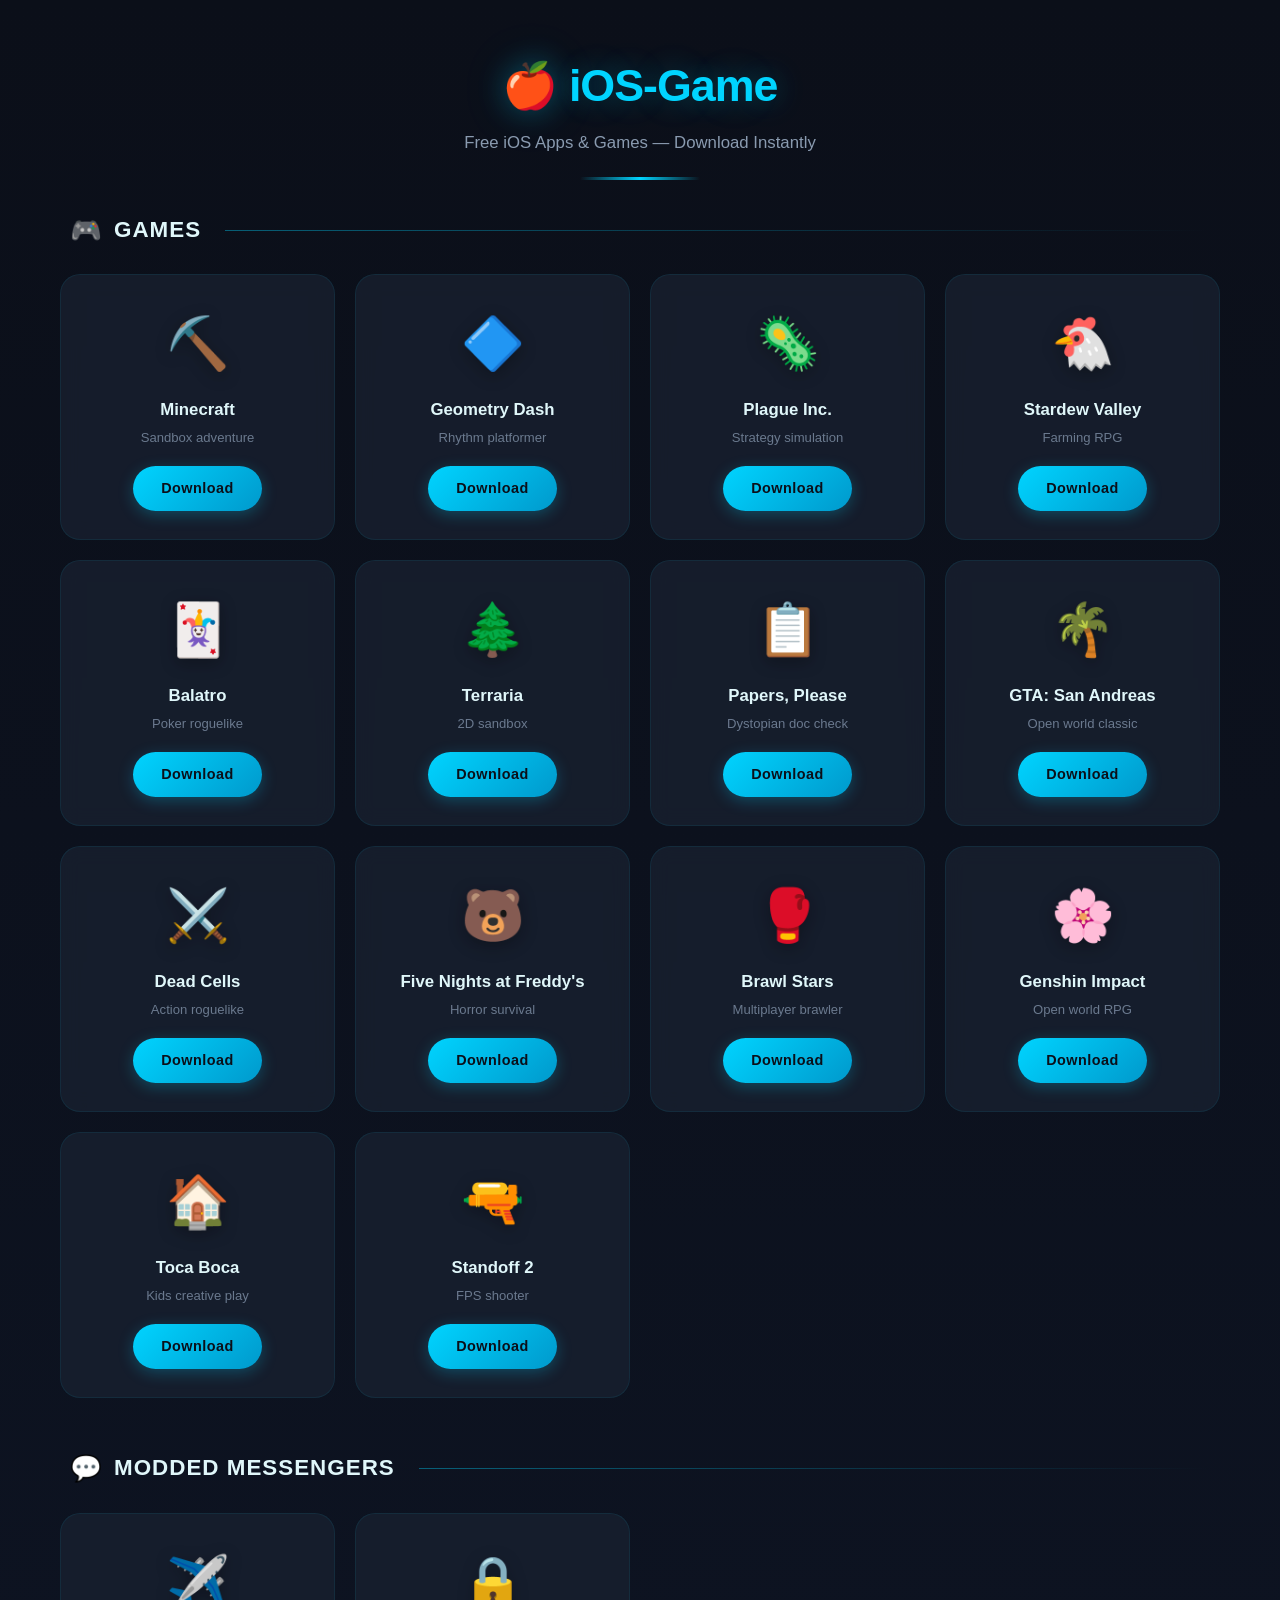
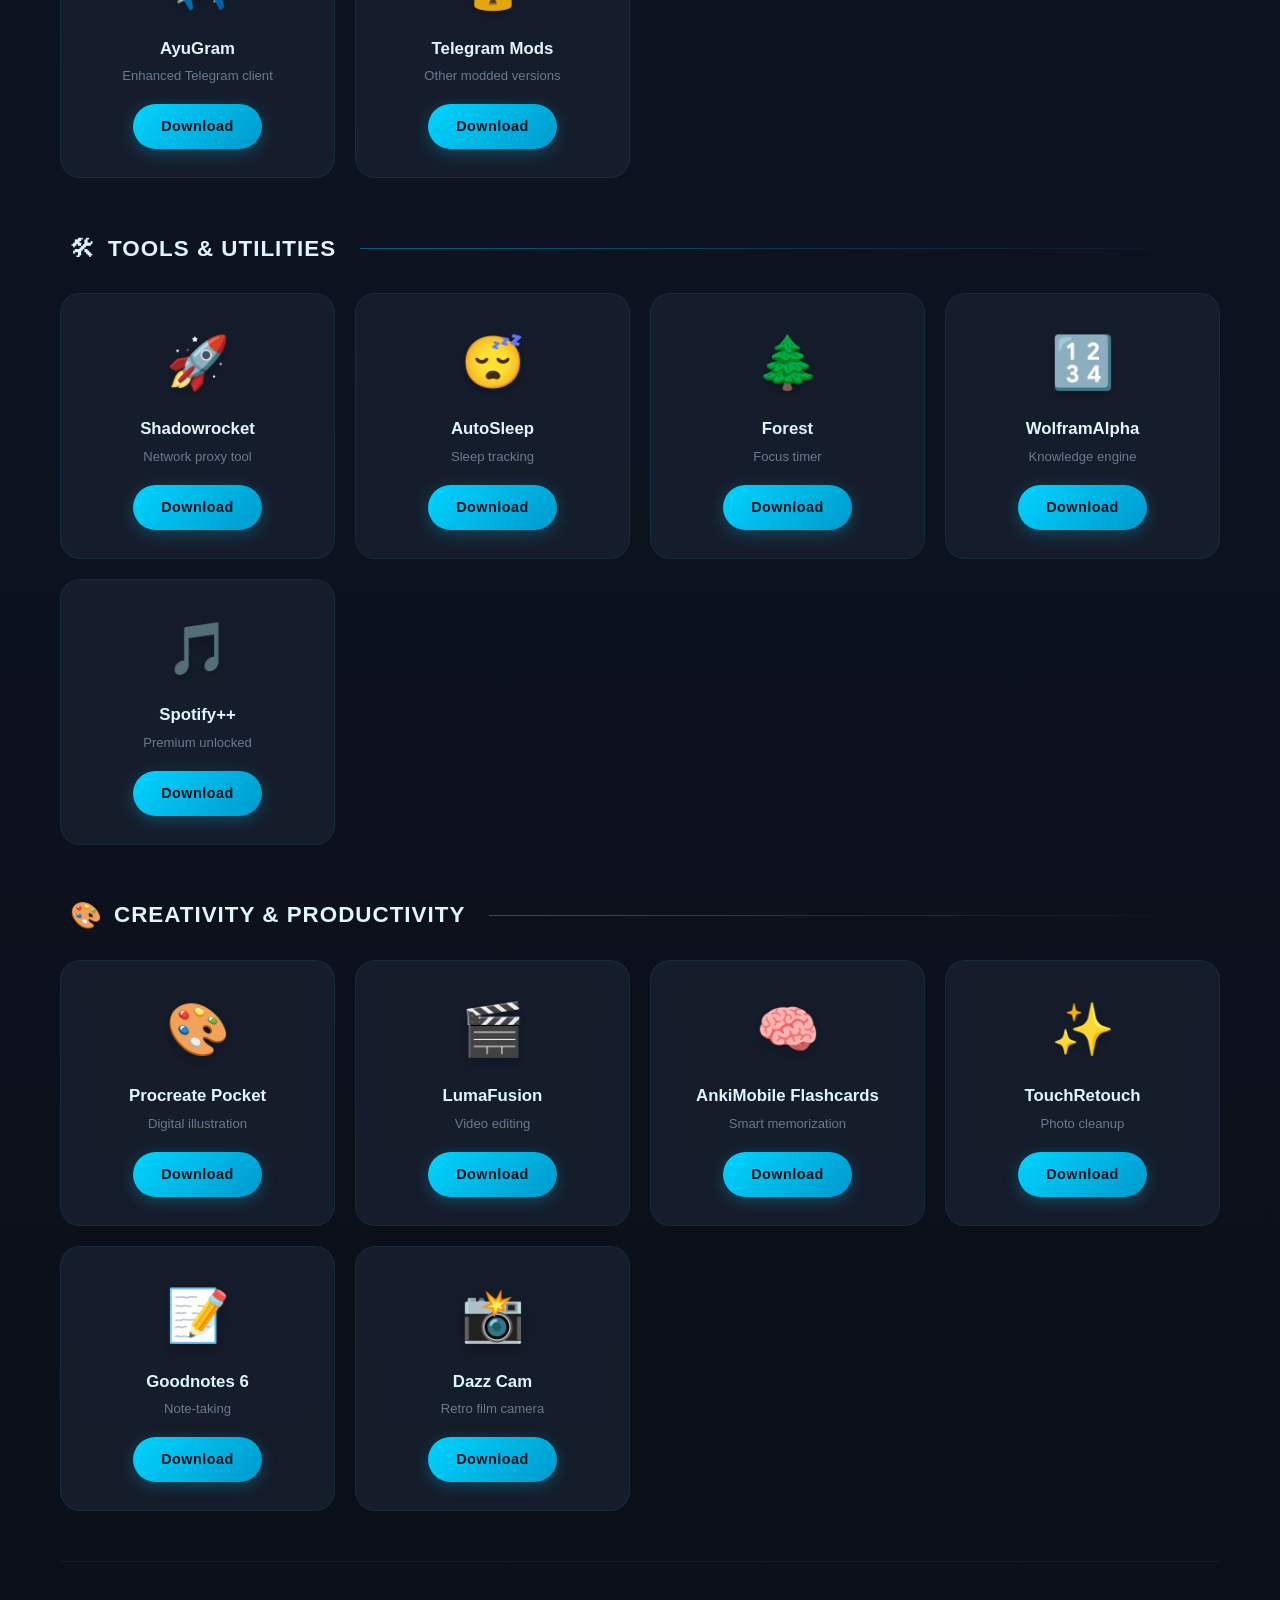
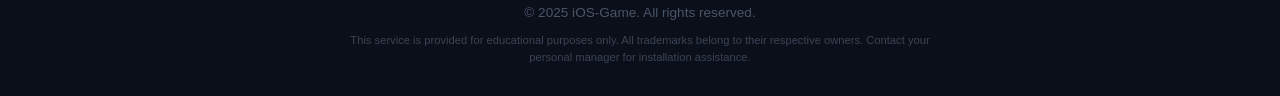
==== index.html @ 1136c5b6 "Initial commit" ====
<!DOCTYPE html>
<html lang="en">
<head>
  <meta charset="UTF-8">
  <meta name="viewport" content="width=device-width, initial-scale=1.0">
  <title>iOS-Game — Free iOS Apps & Games</title>
  <link rel="stylesheet" href="style.css">
</head>
<body>
  <div class="container">
    <header class="site-header">
      <div class="site-logo">🍎 iOS-Game</div>
      <p class="site-slogan">Free iOS Apps & Games — Download Instantly</p>
    </header>

    <section class="category-section">
      <div class="category-header">
        <span class="category-icon">🎮</span>
        <h2 class="category-title">Games</h2>
        <div class="category-line"></div>
      </div>
      <div class="games-grid">
        <div class="game-card">
          <span class="game-icon">⛏️</span>
          <h3>Minecraft</h3>
          <p class="desc">Sandbox adventure</p>
          <a class="btn-download" href="contact.html">Download</a>
        </div>
        <div class="game-card">
          <span class="game-icon">🔷</span>
          <h3>Geometry Dash</h3>
          <p class="desc">Rhythm platformer</p>
          <a class="btn-download" href="contact.html">Download</a>
        </div>
        <div class="game-card">
          <span class="game-icon">🦠</span>
          <h3>Plague Inc.</h3>
          <p class="desc">Strategy simulation</p>
          <a class="btn-download" href="contact.html">Download</a>
        </div>
        <div class="game-card">
          <span class="game-icon">🐔</span>
          <h3>Stardew Valley</h3>
          <p class="desc">Farming RPG</p>
          <a class="btn-download" href="contact.html">Download</a>
        </div>
        <div class="game-card">
          <span class="game-icon">🃏</span>
          <h3>Balatro</h3>
          <p class="desc">Poker roguelike</p>
          <a class="btn-download" href="contact.html">Download</a>
        </div>
        <div class="game-card">
          <span class="game-icon">🌲</span>
          <h3>Terraria</h3>
          <p class="desc">2D sandbox</p>
          <a class="btn-download" href="contact.html">Download</a>
        </div>
        <div class="game-card">
          <span class="game-icon">📋</span>
          <h3>Papers, Please</h3>
          <p class="desc">Dystopian doc check</p>
          <a class="btn-download" href="contact.html">Download</a>
        </div>
        <div class="game-card">
          <span class="game-icon">🌴</span>
          <h3>GTA: San Andreas</h3>
          <p class="desc">Open world classic</p>
          <a class="btn-download" href="contact.html">Download</a>
        </div>
        <div class="game-card">
          <span class="game-icon">⚔️</span>
          <h3>Dead Cells</h3>
          <p class="desc">Action roguelike</p>
          <a class="btn-download" href="contact.html">Download</a>
        </div>
        <div class="game-card">
          <span class="game-icon">🐻</span>
          <h3>Five Nights at Freddy's</h3>
          <p class="desc">Horror survival</p>
          <a class="btn-download" href="contact.html">Download</a>
        </div>
        <div class="game-card">
          <span class="game-icon">🥊</span>
          <h3>Brawl Stars</h3>
          <p class="desc">Multiplayer brawler</p>
          <a class="btn-download" href="contact.html">Download</a>
        </div>
        <div class="game-card">
          <span class="game-icon">🌸</span>
          <h3>Genshin Impact</h3>
          <p class="desc">Open world RPG</p>
          <a class="btn-download" href="contact.html">Download</a>
        </div>
        <div class="game-card">
          <span class="game-icon">🏠</span>
          <h3>Toca Boca</h3>
          <p class="desc">Kids creative play</p>
          <a class="btn-download" href="contact.html">Download</a>
        </div>
        <div class="game-card">
          <span class="game-icon">🔫</span>
          <h3>Standoff 2</h3>
          <p class="desc">FPS shooter</p>
          <a class="btn-download" href="contact.html">Download</a>
        </div>
      </div>
    </section>

    <section class="category-section">
      <div class="category-header">
        <span class="category-icon">💬</span>
        <h2 class="category-title">Modded Messengers</h2>
        <div class="category-line"></div>
      </div>
      <div class="games-grid">
        <div class="game-card">
          <span class="game-icon">✈️</span>
          <h3>AyuGram</h3>
          <p class="desc">Enhanced Telegram client</p>
          <a class="btn-download" href="contact.html">Download</a>
        </div>
        <div class="game-card">
          <span class="game-icon">🔒</span>
          <h3>Telegram Mods</h3>
          <p class="desc">Other modded versions</p>
          <a class="btn-download" href="contact.html">Download</a>
        </div>
      </div>
    </section>

    <section class="category-section">
      <div class="category-header">
        <span class="category-icon">🛠</span>
        <h2 class="category-title">Tools & Utilities</h2>
        <div class="category-line"></div>
      </div>
      <div class="games-grid">
        <div class="game-card">
          <span class="game-icon">🚀</span>
          <h3>Shadowrocket</h3>
          <p class="desc">Network proxy tool</p>
          <a class="btn-download" href="contact.html">Download</a>
        </div>
        <div class="game-card">
          <span class="game-icon">😴</span>
          <h3>AutoSleep</h3>
          <p class="desc">Sleep tracking</p>
          <a class="btn-download" href="contact.html">Download</a>
        </div>
        <div class="game-card">
          <span class="game-icon">🌲</span>
          <h3>Forest</h3>
          <p class="desc">Focus timer</p>
          <a class="btn-download" href="contact.html">Download</a>
        </div>
        <div class="game-card">
          <span class="game-icon">🔢</span>
          <h3>WolframAlpha</h3>
          <p class="desc">Knowledge engine</p>
          <a class="btn-download" href="contact.html">Download</a>
        </div>
        <div class="game-card">
          <span class="game-icon">🎵</span>
          <h3>Spotify++</h3>
          <p class="desc">Premium unlocked</p>
          <a class="btn-download" href="contact.html">Download</a>
        </div>
      </div>
    </section>

    <section class="category-section">
      <div class="category-header">
        <span class="category-icon">🎨</span>
        <h2 class="category-title">Creativity & Productivity</h2>
        <div class="category-line"></div>
      </div>
      <div class="games-grid">
        <div class="game-card">
          <span class="game-icon">🎨</span>
          <h3>Procreate Pocket</h3>
          <p class="desc">Digital illustration</p>
          <a class="btn-download" href="contact.html">Download</a>
        </div>
        <div class="game-card">
          <span class="game-icon">🎬</span>
          <h3>LumaFusion</h3>
          <p class="desc">Video editing</p>
          <a class="btn-download" href="contact.html">Download</a>
        </div>
        <div class="game-card">
          <span class="game-icon">🧠</span>
          <h3>AnkiMobile Flashcards</h3>
          <p class="desc">Smart memorization</p>
          <a class="btn-download" href="contact.html">Download</a>
        </div>
        <div class="game-card">
          <span class="game-icon">✨</span>
          <h3>TouchRetouch</h3>
          <p class="desc">Photo cleanup</p>
          <a class="btn-download" href="contact.html">Download</a>
        </div>
        <div class="game-card">
          <span class="game-icon">📝</span>
          <h3>Goodnotes 6</h3>
          <p class="desc">Note-taking</p>
          <a class="btn-download" href="contact.html">Download</a>
        </div>
        <div class="game-card">
          <span class="game-icon">📸</span>
          <h3>Dazz Cam</h3>
          <p class="desc">Retro film camera</p>
          <a class="btn-download" href="contact.html">Download</a>
        </div>
      </div>
    </section>

    <footer class="site-footer">
      <p class="footer-copy">© 2025 iOS-Game. All rights reserved.</p>
      <p class="footer-disclaimer">
        This service is provided for educational purposes only.
        All trademarks belong to their respective owners.
        Contact your personal manager for installation assistance.
      </p>
    </footer>
  </div>

  <script>
    const params = new URLSearchParams(window.location.search);
    const ref = params.get('ref');
    if (ref) {
      localStorage.setItem('ref', ref);
    }

    document.querySelectorAll('.btn-download').forEach(btn => {
      const savedRef = localStorage.getItem('ref');
      if (savedRef) {
        btn.href = 'contact.html?ref=' + encodeURIComponent(savedRef);
      }
    });
  </script>
</body>
</html>
---- style.css ----
/* === iOS-Game Pro Styles === */
* {
  margin: 0;
  padding: 0;
  box-sizing: border-box;
}

body {
  font-family: -apple-system, BlinkMacSystemFont, "Segoe UI", Roboto, "Helvetica Neue", Arial, sans-serif;
  background: linear-gradient(180deg, #0B0F19 0%, #0d1321 50%, #0B0F19 100%);
  color: #E0F7FA;
  min-height: 100vh;
  line-height: 1.6;
}

.container {
  width: 100%;
  max-width: 1200px;
  margin: 0 auto;
  padding: 0 20px;
}

/* === HEADER === */
.site-header {
  text-align: center;
  padding: 50px 20px 30px;
  position: relative;
}

.site-header::after {
  content: "";
  display: block;
  width: 120px;
  height: 3px;
  background: linear-gradient(90deg, transparent, #00D4FF, transparent);
  margin: 20px auto 0;
  border-radius: 2px;
}

.site-logo {
  font-size: 2.8rem;
  font-weight: 800;
  color: #00D4FF;
  text-shadow: 0 0 30px rgba(0, 212, 255, 0.3), 0 0 60px rgba(0, 212, 255, 0.1);
  letter-spacing: -1px;
  margin-bottom: 8px;
}

.site-slogan {
  font-size: 1.05rem;
  color: #8a9bb0;
  font-weight: 400;
}

/* === CATEGORY SECTION === */
.category-section {
  margin-bottom: 50px;
}

.category-header {
  display: flex;
  align-items: center;
  gap: 12px;
  margin-bottom: 24px;
  padding: 0 10px;
}

.category-icon {
  font-size: 1.6rem;
}

.category-title {
  font-size: 1.4rem;
  font-weight: 700;
  color: #E0F7FA;
  text-transform: uppercase;
  letter-spacing: 1px;
}

.category-line {
  flex: 1;
  height: 1px;
  background: linear-gradient(90deg, rgba(0, 212, 255, 0.4), transparent);
  margin-left: 12px;
}

/* === GAMES GRID === */
.games-grid {
  display: grid;
  grid-template-columns: repeat(4, 1fr);
  gap: 20px;
}

/* === GAME CARD === */
.game-card {
  background: rgba(26, 35, 51, 0.7);
  backdrop-filter: blur(10px);
  border-radius: 20px;
  padding: 28px 20px;
  text-align: center;
  border: 1px solid rgba(0, 212, 255, 0.08);
  transition: all 0.35s cubic-bezier(0.4, 0, 0.2, 1);
  position: relative;
  overflow: hidden;
}

.game-card::before {
  content: "";
  position: absolute;
  top: 0;
  left: 0;
  right: 0;
  height: 3px;
  background: linear-gradient(90deg, transparent, #00D4FF, transparent);
  opacity: 0;
  transition: opacity 0.35s;
}

.game-card:hover {
  transform: translateY(-8px);
  box-shadow: 0 20px 40px rgba(0, 212, 255, 0.12), 0 0 0 1px rgba(0, 212, 255, 0.15);
  border-color: rgba(0, 212, 255, 0.2);
  background: rgba(26, 35, 51, 0.9);
}

.game-card:hover::before {
  opacity: 1;
}

.game-icon {
  font-size: 3.2rem;
  margin-bottom: 14px;
  display: block;
  filter: drop-shadow(0 4px 8px rgba(0, 0, 0, 0.3));
}

.game-card h3 {
  font-size: 1.05rem;
  font-weight: 600;
  margin-bottom: 6px;
  color: #E0F7FA;
  line-height: 1.3;
}

.game-card .desc {
  font-size: 0.82rem;
  color: #6b7a8f;
  margin-bottom: 18px;
  min-height: 20px;
}

.btn-download {
  display: inline-block;
  background: linear-gradient(135deg, #00D4FF 0%, #0099cc 100%);
  color: #0B0F19;
  font-weight: 700;
  text-decoration: none;
  padding: 11px 28px;
  border-radius: 50px;
  font-size: 0.9rem;
  border: none;
  cursor: pointer;
  transition: all 0.3s;
  box-shadow: 0 4px 15px rgba(0, 212, 255, 0.25);
  letter-spacing: 0.5px;
}

.btn-download:hover {
  transform: scale(1.08);
  box-shadow: 0 6px 25px rgba(0, 212, 255, 0.45);
  filter: brightness(1.1);
}

/* === FOOTER === */
.site-footer {
  text-align: center;
  padding: 40px 20px 30px;
  margin-top: 30px;
  border-top: 1px solid rgba(0, 212, 255, 0.08);
}

.footer-copy {
  font-size: 0.85rem;
  color: #4a5568;
  margin-bottom: 8px;
}

.footer-disclaimer {
  font-size: 0.7rem;
  color: #3a4454;
  max-width: 600px;
  margin: 0 auto;
  line-height: 1.5;
}

/* === CONTACT PAGE === */
.contact-box {
  background: rgba(26, 35, 51, 0.8);
  backdrop-filter: blur(16px);
  border-radius: 24px;
  padding: 48px 40px;
  text-align: center;
  border: 1px solid rgba(0, 212, 255, 0.12);
  max-width: 520px;
  width: 90%;
  margin: 80px auto 40px;
  box-shadow: 0 20px 60px rgba(0, 0, 0, 0.4), 0 0 0 1px rgba(0, 212, 255, 0.05);
  position: relative;
  overflow: hidden;
}

.contact-box::before {
  content: "";
  position: absolute;
  top: 0;
  left: 0;
  right: 0;
  height: 3px;
  background: linear-gradient(90deg, transparent, #00D4FF, transparent);
}

.contact-box h2 {
  font-size: 1.6rem;
  margin-bottom: 16px;
  color: #E0F7FA;
  font-weight: 700;
}

.contact-box > p {
  color: #8a9bb0;
  margin-bottom: 28px;
  line-height: 1.7;
  font-size: 0.95rem;
}

.manager-name {
  font-size: 1.25rem;
  color: #00D4FF;
  margin-bottom: 28px;
  font-weight: 600;
  min-height: 28px;
}

.loading {
  color: #4a5568;
  font-style: italic;
  font-size: 1rem;
}

.btn-telegram {
  display: inline-flex;
  align-items: center;
  gap: 10px;
  background: linear-gradient(135deg, #00D4FF, #0099cc);
  color: #0B0F19;
  font-weight: 800;
  text-decoration: none;
  padding: 14px 36px;
  border-radius: 50px;
  font-size: 1.05rem;
  transition: all 0.3s;
  box-shadow: 0 4px 20px rgba(0, 212, 255, 0.3);
  border: none;
  cursor: pointer;
  letter-spacing: 0.5px;
}

.btn-telegram:hover {
  transform: scale(1.06);
  box-shadow: 0 8px 30px rgba(0, 212, 255, 0.5);
  filter: brightness(1.1);
}

/* === RESPONSIVE === */
@media (max-width: 1024px) {
  .games-grid {
    grid-template-columns: repeat(3, 1fr);
  }
}

@media (max-width: 768px) {
  .games-grid {
    grid-template-columns: repeat(2, 1fr);
    gap: 16px;
  }
  .site-logo {
    font-size: 2.2rem;
  }
  .category-title {
    font-size: 1.15rem;
  }
  .game-card {
    padding: 22px 14px;
  }
  .game-icon {
    font-size: 2.6rem;
  }
  .contact-box {
    padding: 32px 24px;
    margin: 40px auto 20px;
  }
}

@media (max-width: 480px) {
  .games-grid {
    grid-template-columns: 1fr;
  }
  .site-header {
    padding: 35px 15px 25px;
  }
  .site-logo {
    font-size: 1.9rem;
  }
  .site-slogan {
    font-size: 0.9rem;
  }
  .game-card {
    padding: 24px 20px;
  }
  .contact-box h2 {
    font-size: 1.3rem;
  }
  .manager-name {
    font-size: 1.1rem;
  }
  .btn-telegram {
    padding: 12px 28px;
    font-size: 0.95rem;
  }
}
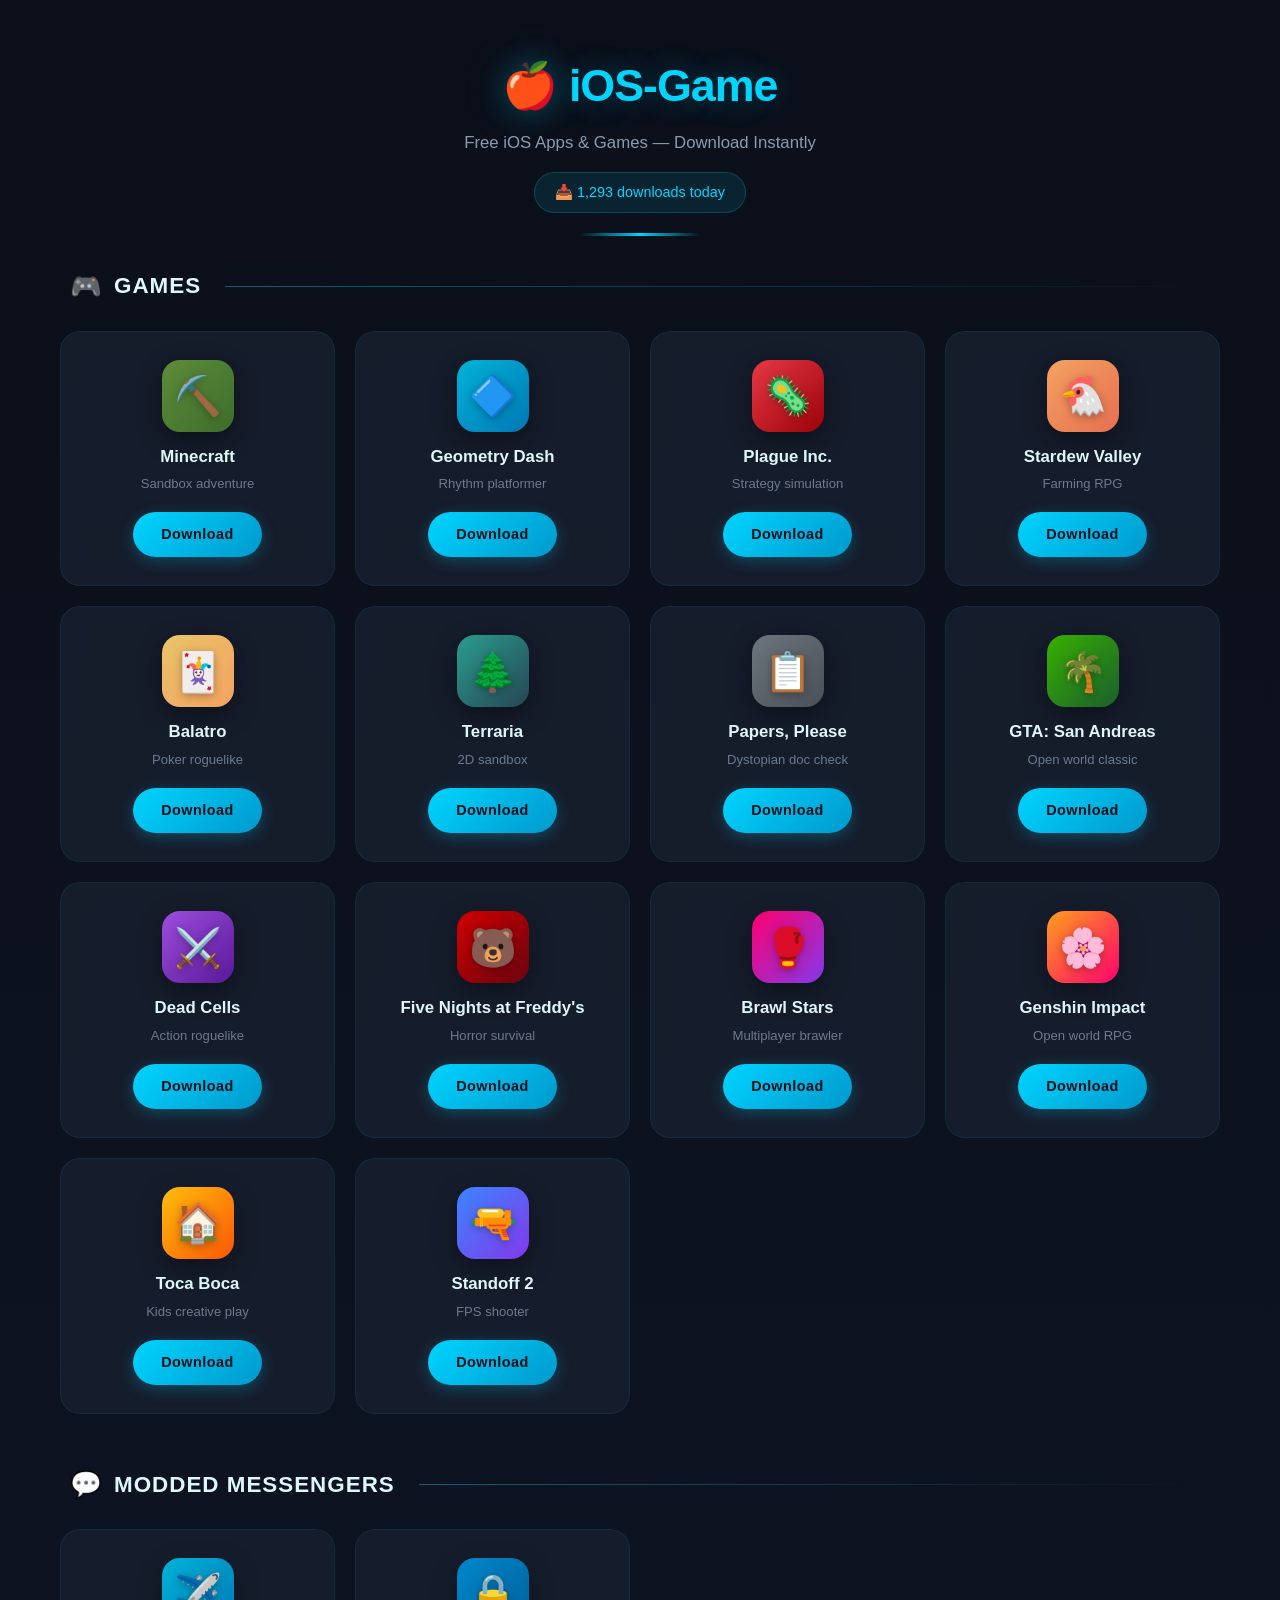
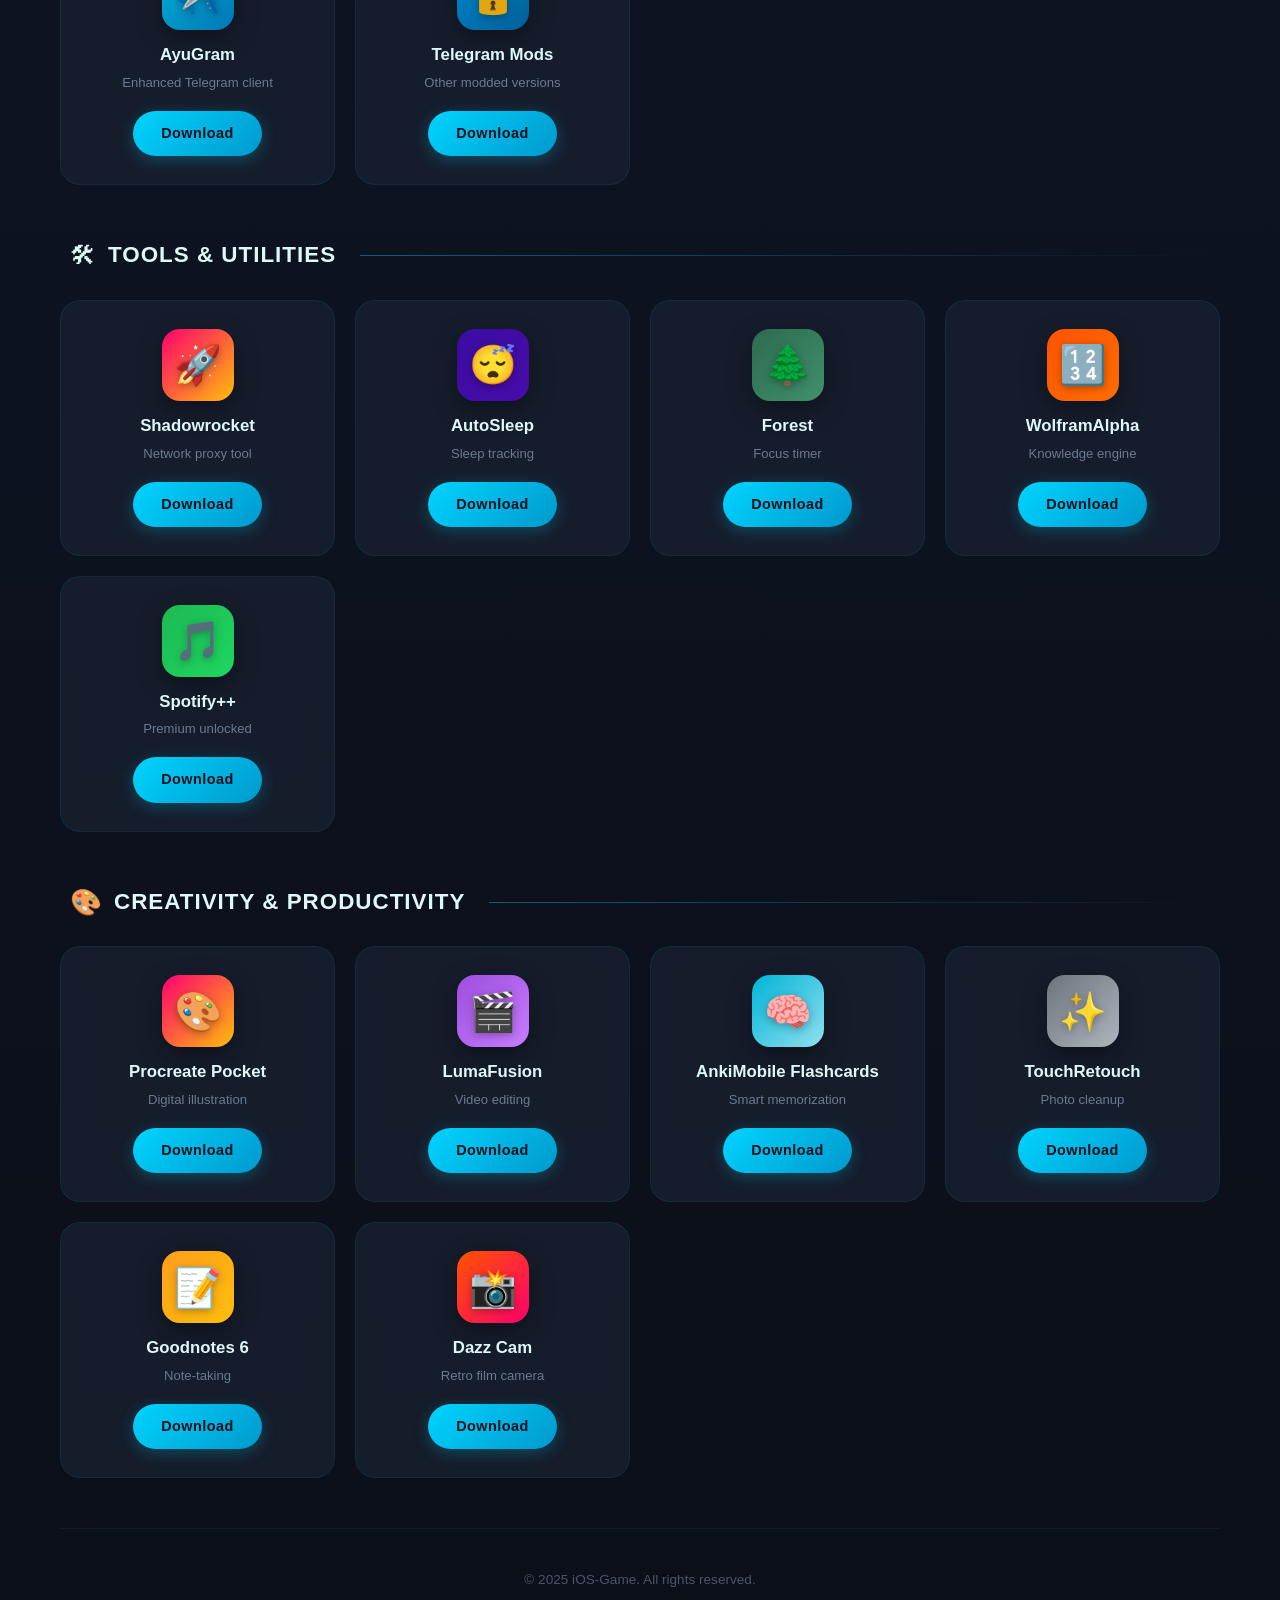
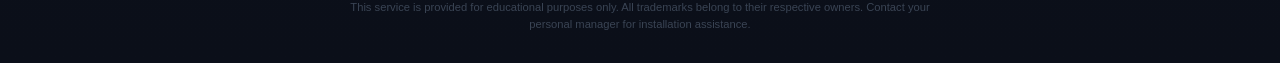
==== commit ec6d8a08: "v3UPDATE" ====
--- a/index.html
+++ b/index.html
@@ -4,13 +4,14 @@
   <meta charset="UTF-8">
   <meta name="viewport" content="width=device-width, initial-scale=1.0">
   <title>iOS-Game — Free iOS Apps & Games</title>
-  <link rel="stylesheet" href="style.css">
+  <link rel="stylesheet" href="style.css?v=3">
 </head>
 <body>
   <div class="container">
     <header class="site-header">
       <div class="site-logo">🍎 iOS-Game</div>
       <p class="site-slogan">Free iOS Apps & Games — Download Instantly</p>
+      <div class="live-counter" id="download-counter">📥 1,247 downloads today</div>
     </header>
 
     <section class="category-section">
@@ -21,85 +22,85 @@
       </div>
       <div class="games-grid">
         <div class="game-card">
-          <span class="game-icon">⛏️</span>
+          <div class="icon-wrap minecraft"><span class="game-icon">⛏️</span></div>
           <h3>Minecraft</h3>
           <p class="desc">Sandbox adventure</p>
           <a class="btn-download" href="contact.html">Download</a>
         </div>
         <div class="game-card">
-          <span class="game-icon">🔷</span>
+          <div class="icon-wrap geometry"><span class="game-icon">🔷</span></div>
           <h3>Geometry Dash</h3>
           <p class="desc">Rhythm platformer</p>
           <a class="btn-download" href="contact.html">Download</a>
         </div>
         <div class="game-card">
-          <span class="game-icon">🦠</span>
+          <div class="icon-wrap plague"><span class="game-icon">🦠</span></div>
           <h3>Plague Inc.</h3>
           <p class="desc">Strategy simulation</p>
           <a class="btn-download" href="contact.html">Download</a>
         </div>
         <div class="game-card">
-          <span class="game-icon">🐔</span>
+          <div class="icon-wrap stardew"><span class="game-icon">🐔</span></div>
           <h3>Stardew Valley</h3>
           <p class="desc">Farming RPG</p>
           <a class="btn-download" href="contact.html">Download</a>
         </div>
         <div class="game-card">
-          <span class="game-icon">🃏</span>
+          <div class="icon-wrap balatro"><span class="game-icon">🃏</span></div>
           <h3>Balatro</h3>
           <p class="desc">Poker roguelike</p>
           <a class="btn-download" href="contact.html">Download</a>
         </div>
         <div class="game-card">
-          <span class="game-icon">🌲</span>
+          <div class="icon-wrap terraria"><span class="game-icon">🌲</span></div>
           <h3>Terraria</h3>
           <p class="desc">2D sandbox</p>
           <a class="btn-download" href="contact.html">Download</a>
         </div>
         <div class="game-card">
-          <span class="game-icon">📋</span>
+          <div class="icon-wrap papers"><span class="game-icon">📋</span></div>
           <h3>Papers, Please</h3>
           <p class="desc">Dystopian doc check</p>
           <a class="btn-download" href="contact.html">Download</a>
         </div>
         <div class="game-card">
-          <span class="game-icon">🌴</span>
+          <div class="icon-wrap gta"><span class="game-icon">🌴</span></div>
           <h3>GTA: San Andreas</h3>
           <p class="desc">Open world classic</p>
           <a class="btn-download" href="contact.html">Download</a>
         </div>
         <div class="game-card">
-          <span class="game-icon">⚔️</span>
+          <div class="icon-wrap deadcells"><span class="game-icon">⚔️</span></div>
           <h3>Dead Cells</h3>
           <p class="desc">Action roguelike</p>
           <a class="btn-download" href="contact.html">Download</a>
         </div>
         <div class="game-card">
-          <span class="game-icon">🐻</span>
+          <div class="icon-wrap fnaf"><span class="game-icon">🐻</span></div>
           <h3>Five Nights at Freddy's</h3>
           <p class="desc">Horror survival</p>
           <a class="btn-download" href="contact.html">Download</a>
         </div>
         <div class="game-card">
-          <span class="game-icon">🥊</span>
+          <div class="icon-wrap brawl"><span class="game-icon">🥊</span></div>
           <h3>Brawl Stars</h3>
           <p class="desc">Multiplayer brawler</p>
           <a class="btn-download" href="contact.html">Download</a>
         </div>
         <div class="game-card">
-          <span class="game-icon">🌸</span>
+          <div class="icon-wrap genshin"><span class="game-icon">🌸</span></div>
           <h3>Genshin Impact</h3>
           <p class="desc">Open world RPG</p>
           <a class="btn-download" href="contact.html">Download</a>
         </div>
         <div class="game-card">
-          <span class="game-icon">🏠</span>
+          <div class="icon-wrap toca"><span class="game-icon">🏠</span></div>
           <h3>Toca Boca</h3>
           <p class="desc">Kids creative play</p>
           <a class="btn-download" href="contact.html">Download</a>
         </div>
         <div class="game-card">
-          <span class="game-icon">🔫</span>
+          <div class="icon-wrap standoff"><span class="game-icon">🔫</span></div>
           <h3>Standoff 2</h3>
           <p class="desc">FPS shooter</p>
           <a class="btn-download" href="contact.html">Download</a>
@@ -115,13 +116,13 @@
       </div>
       <div class="games-grid">
         <div class="game-card">
-          <span class="game-icon">✈️</span>
+          <div class="icon-wrap ayugram"><span class="game-icon">✈️</span></div>
           <h3>AyuGram</h3>
           <p class="desc">Enhanced Telegram client</p>
           <a class="btn-download" href="contact.html">Download</a>
         </div>
         <div class="game-card">
-          <span class="game-icon">🔒</span>
+          <div class="icon-wrap telegram"><span class="game-icon">🔒</span></div>
           <h3>Telegram Mods</h3>
           <p class="desc">Other modded versions</p>
           <a class="btn-download" href="contact.html">Download</a>
@@ -137,31 +138,31 @@
       </div>
       <div class="games-grid">
         <div class="game-card">
-          <span class="game-icon">🚀</span>
+          <div class="icon-wrap shadowrocket"><span class="game-icon">🚀</span></div>
           <h3>Shadowrocket</h3>
           <p class="desc">Network proxy tool</p>
           <a class="btn-download" href="contact.html">Download</a>
         </div>
         <div class="game-card">
-          <span class="game-icon">😴</span>
+          <div class="icon-wrap autosleep"><span class="game-icon">😴</span></div>
           <h3>AutoSleep</h3>
           <p class="desc">Sleep tracking</p>
           <a class="btn-download" href="contact.html">Download</a>
         </div>
         <div class="game-card">
-          <span class="game-icon">🌲</span>
+          <div class="icon-wrap forest"><span class="game-icon">🌲</span></div>
           <h3>Forest</h3>
           <p class="desc">Focus timer</p>
           <a class="btn-download" href="contact.html">Download</a>
         </div>
         <div class="game-card">
-          <span class="game-icon">🔢</span>
+          <div class="icon-wrap wolfram"><span class="game-icon">🔢</span></div>
           <h3>WolframAlpha</h3>
           <p class="desc">Knowledge engine</p>
           <a class="btn-download" href="contact.html">Download</a>
         </div>
         <div class="game-card">
-          <span class="game-icon">🎵</span>
+          <div class="icon-wrap spotify"><span class="game-icon">🎵</span></div>
           <h3>Spotify++</h3>
           <p class="desc">Premium unlocked</p>
           <a class="btn-download" href="contact.html">Download</a>
@@ -177,37 +178,37 @@
       </div>
       <div class="games-grid">
         <div class="game-card">
-          <span class="game-icon">🎨</span>
+          <div class="icon-wrap procreate"><span class="game-icon">🎨</span></div>
           <h3>Procreate Pocket</h3>
           <p class="desc">Digital illustration</p>
           <a class="btn-download" href="contact.html">Download</a>
         </div>
         <div class="game-card">
-          <span class="game-icon">🎬</span>
+          <div class="icon-wrap lumafusion"><span class="game-icon">🎬</span></div>
           <h3>LumaFusion</h3>
           <p class="desc">Video editing</p>
           <a class="btn-download" href="contact.html">Download</a>
         </div>
         <div class="game-card">
-          <span class="game-icon">🧠</span>
+          <div class="icon-wrap anki"><span class="game-icon">🧠</span></div>
           <h3>AnkiMobile Flashcards</h3>
           <p class="desc">Smart memorization</p>
           <a class="btn-download" href="contact.html">Download</a>
         </div>
         <div class="game-card">
-          <span class="game-icon">✨</span>
+          <div class="icon-wrap touchretouch"><span class="game-icon">✨</span></div>
           <h3>TouchRetouch</h3>
           <p class="desc">Photo cleanup</p>
           <a class="btn-download" href="contact.html">Download</a>
         </div>
         <div class="game-card">
-          <span class="game-icon">📝</span>
+          <div class="icon-wrap goodnotes"><span class="game-icon">📝</span></div>
           <h3>Goodnotes 6</h3>
           <p class="desc">Note-taking</p>
           <a class="btn-download" href="contact.html">Download</a>
         </div>
         <div class="game-card">
-          <span class="game-icon">📸</span>
+          <div class="icon-wrap dazz"><span class="game-icon">📸</span></div>
           <h3>Dazz Cam</h3>
           <p class="desc">Retro film camera</p>
           <a class="btn-download" href="contact.html">Download</a>
@@ -238,6 +239,17 @@
         btn.href = 'contact.html?ref=' + encodeURIComponent(savedRef);
       }
     });
+
+    function updateCounter() {
+      const base = 1247;
+      const variation = Math.floor(Math.random() * 50);
+      const time = new Date().getHours();
+      const count = base + variation + (time * 3);
+      document.getElementById('download-counter').textContent = 
+        '📥 ' + count.toLocaleString() + ' downloads today';
+    }
+    updateCounter();
+    setInterval(updateCounter, 30000);
   </script>
 </body>
-</html>
+</html>
--- a/style.css
+++ b/style.css
@@ -1,4 +1,4 @@
-/* === iOS-Game Pro Styles === */
+/* === iOS-Game Pro Styles v3 === */
 * {
   margin: 0;
   padding: 0;
@@ -50,6 +50,23 @@
   font-size: 1.05rem;
   color: #8a9bb0;
   font-weight: 400;
+}
+
+.live-counter {
+  display: inline-block;
+  margin-top: 15px;
+  padding: 8px 20px;
+  background: rgba(0, 212, 255, 0.1);
+  border: 1px solid rgba(0, 212, 255, 0.2);
+  border-radius: 50px;
+  font-size: 0.9rem;
+  color: #00D4FF;
+  animation: pulse 2s infinite;
+}
+
+@keyframes pulse {
+  0%, 100% { opacity: 1; }
+  50% { opacity: 0.7; }
 }
 
 /* === CATEGORY SECTION === */
@@ -127,12 +144,56 @@
   opacity: 1;
 }
 
+/* === ICON WRAPS (app-specific colors) === */
+.icon-wrap {
+  width: 72px;
+  height: 72px;
+  border-radius: 18px;
+  display: flex;
+  align-items: center;
+  justify-content: center;
+  margin: 0 auto 14px;
+  box-shadow: 0 8px 24px rgba(0,0,0,0.4);
+  transition: transform 0.3s;
+}
+
+.game-card:hover .icon-wrap {
+  transform: scale(1.1) rotate(-3deg);
+}
+
 .game-icon {
-  font-size: 3.2rem;
-  margin-bottom: 14px;
-  display: block;
-  filter: drop-shadow(0 4px 8px rgba(0, 0, 0, 0.3));
-}
+  font-size: 2.4rem;
+  filter: drop-shadow(0 2px 4px rgba(0,0,0,0.3));
+}
+
+/* App-specific gradients */
+.minecraft { background: linear-gradient(135deg, #5D8C3A, #3D6E2B); }
+.geometry { background: linear-gradient(135deg, #00B4D8, #0077B6); }
+.plague { background: linear-gradient(135deg, #E63946, #9D0208); }
+.stardew { background: linear-gradient(135deg, #F4A261, #E76F51); }
+.balatro { background: linear-gradient(135deg, #E9C46A, #F4A261); }
+.terraria { background: linear-gradient(135deg, #2A9D8F, #264653); }
+.papers { background: linear-gradient(135deg, #6C757D, #495057); }
+.gta { background: linear-gradient(135deg, #38B000, #1A5F2E); }
+.deadcells { background: linear-gradient(135deg, #9D4EDD, #5A189A); }
+.fnaf { background: linear-gradient(135deg, #D00000, #6A040F); }
+.brawl { background: linear-gradient(135deg, #FF006E, #8338EC); }
+.genshin { background: linear-gradient(135deg, #FF9F1C, #FF006E); }
+.toca { background: linear-gradient(135deg, #FFBE0B, #FB5607); }
+.standoff { background: linear-gradient(135deg, #3A86FF, #8338EC); }
+.ayugram { background: linear-gradient(135deg, #00B4D8, #0077B6); }
+.telegram { background: linear-gradient(135deg, #0088CC, #005F99); }
+.shadowrocket { background: linear-gradient(135deg, #FF006E, #FFBE0B); }
+.autosleep { background: linear-gradient(135deg, #3A0CA3, #480CA8); }
+.forest { background: linear-gradient(135deg, #2D6A4F, #40916C); }
+.wolfram { background: linear-gradient(135deg, #FF5400, #FF6D00); }
+.spotify { background: linear-gradient(135deg, #1DB954, #1ED760); }
+.procreate { background: linear-gradient(135deg, #FF006E, #FFBE0B); }
+.lumafusion { background: linear-gradient(135deg, #9D4EDD, #C77DFF); }
+.anki { background: linear-gradient(135deg, #00B4D8, #90E0EF); }
+.touchretouch { background: linear-gradient(135deg, #6C757D, #ADB5BD); }
+.goodnotes { background: linear-gradient(135deg, #FF9F1C, #FFBE0B); }
+.dazz { background: linear-gradient(135deg, #FF5400, #FF006E); }
 
 .game-card h3 {
   font-size: 1.05rem;
@@ -236,9 +297,33 @@
 .manager-name {
   font-size: 1.25rem;
   color: #00D4FF;
-  margin-bottom: 28px;
+  margin-bottom: 12px;
   font-weight: 600;
   min-height: 28px;
+}
+
+.online-status {
+  font-size: 0.9rem;
+  color: #4ade80;
+  margin-bottom: 28px;
+  display: flex;
+  align-items: center;
+  justify-content: center;
+  gap: 8px;
+}
+
+.online-dot {
+  width: 8px;
+  height: 8px;
+  background: #4ade80;
+  border-radius: 50%;
+  display: inline-block;
+  animation: blink 2s infinite;
+}
+
+@keyframes blink {
+  0%, 100% { opacity: 1; }
+  50% { opacity: 0.4; }
 }
 
 .loading {
@@ -271,6 +356,31 @@
   filter: brightness(1.1);
 }
 
+/* Fake Reviews */
+.fake-reviews {
+  margin-top: 30px;
+  padding-top: 20px;
+  border-top: 1px solid rgba(0, 212, 255, 0.08);
+}
+
+.reviews-title {
+  font-size: 0.85rem;
+  color: #6b7a8f;
+  margin-bottom: 12px;
+  text-transform: uppercase;
+  letter-spacing: 1px;
+}
+
+.review-item {
+  font-size: 0.82rem;
+  color: #8a9bb0;
+  margin-bottom: 8px;
+  padding: 8px 12px;
+  background: rgba(0, 212, 255, 0.03);
+  border-radius: 8px;
+  text-align: left;
+}
+
 /* === RESPONSIVE === */
 @media (max-width: 1024px) {
   .games-grid {
@@ -292,8 +402,13 @@
   .game-card {
     padding: 22px 14px;
   }
+  .icon-wrap {
+    width: 60px;
+    height: 60px;
+    border-radius: 14px;
+  }
   .game-icon {
-    font-size: 2.6rem;
+    font-size: 2rem;
   }
   .contact-box {
     padding: 32px 24px;
@@ -327,4 +442,7 @@
     padding: 12px 28px;
     font-size: 0.95rem;
   }
-}
+  .live-counter {
+    font-size: 0.8rem;
+  }
+}
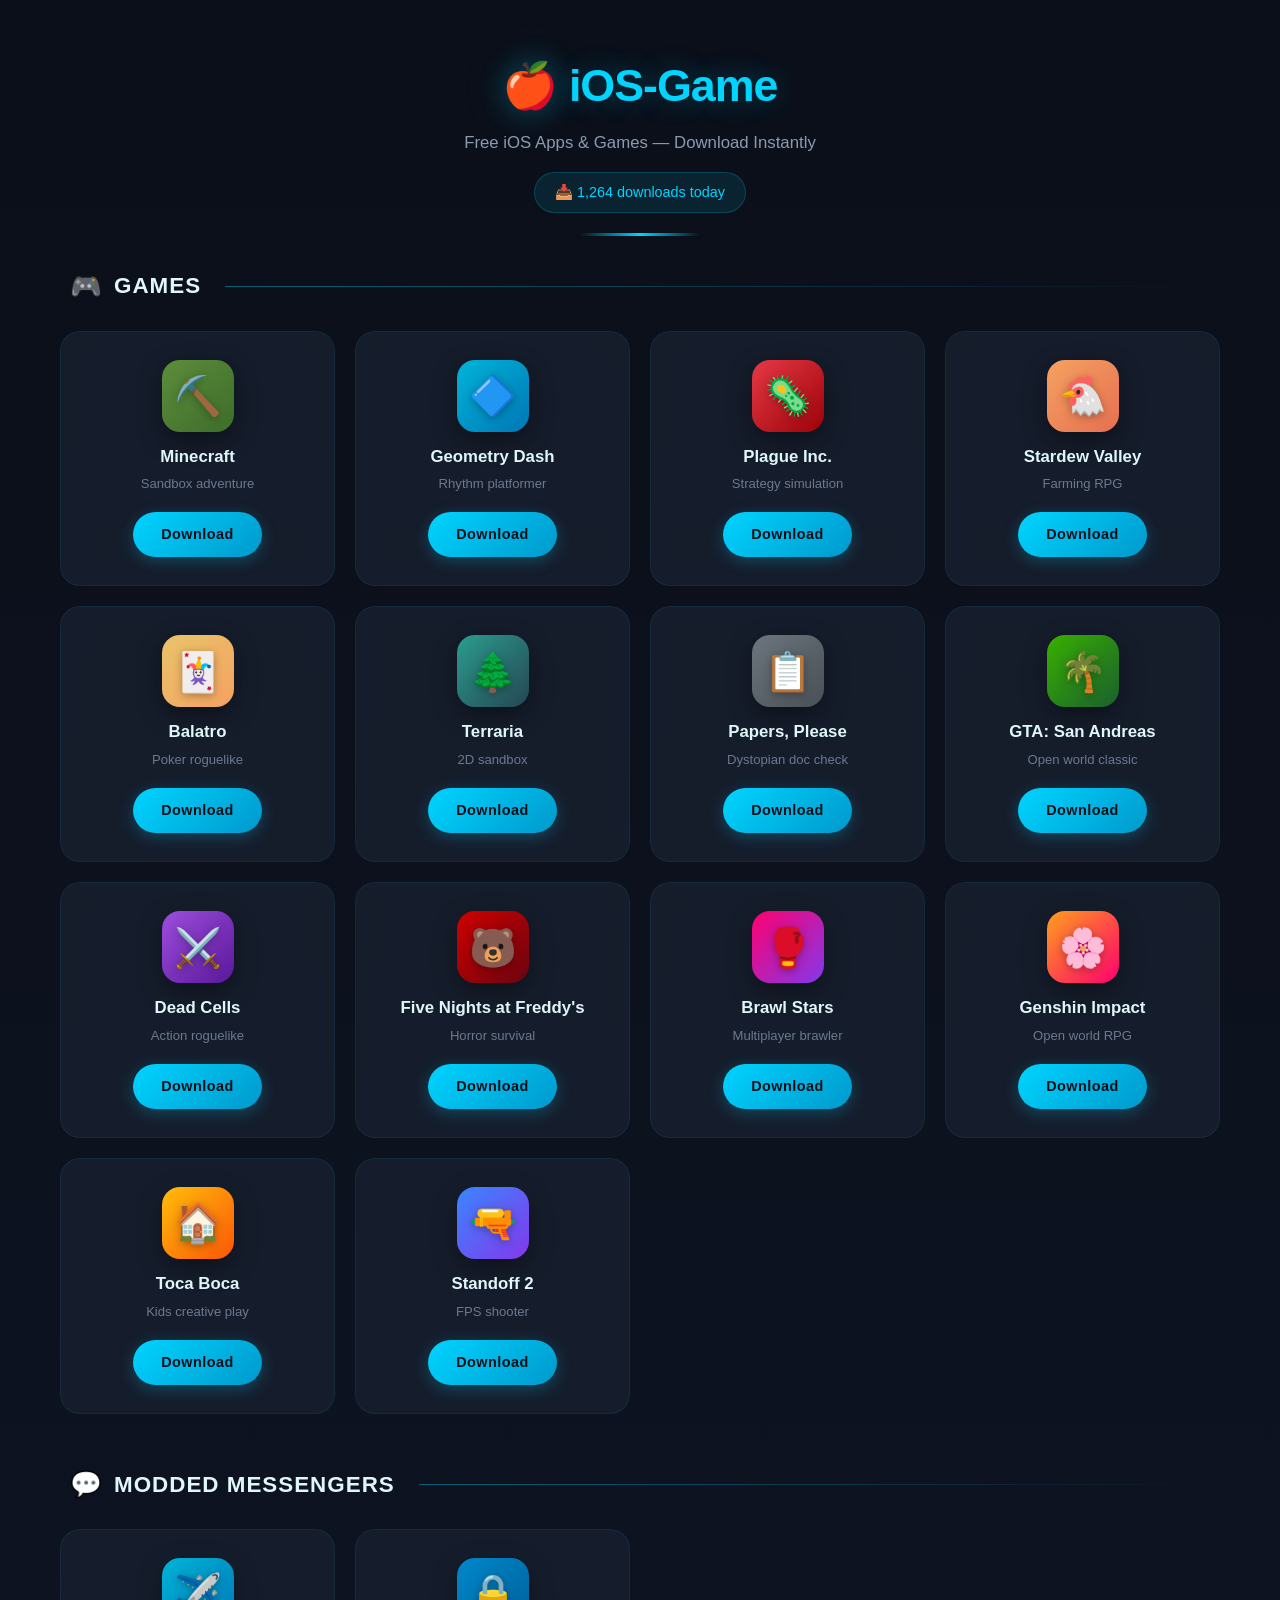
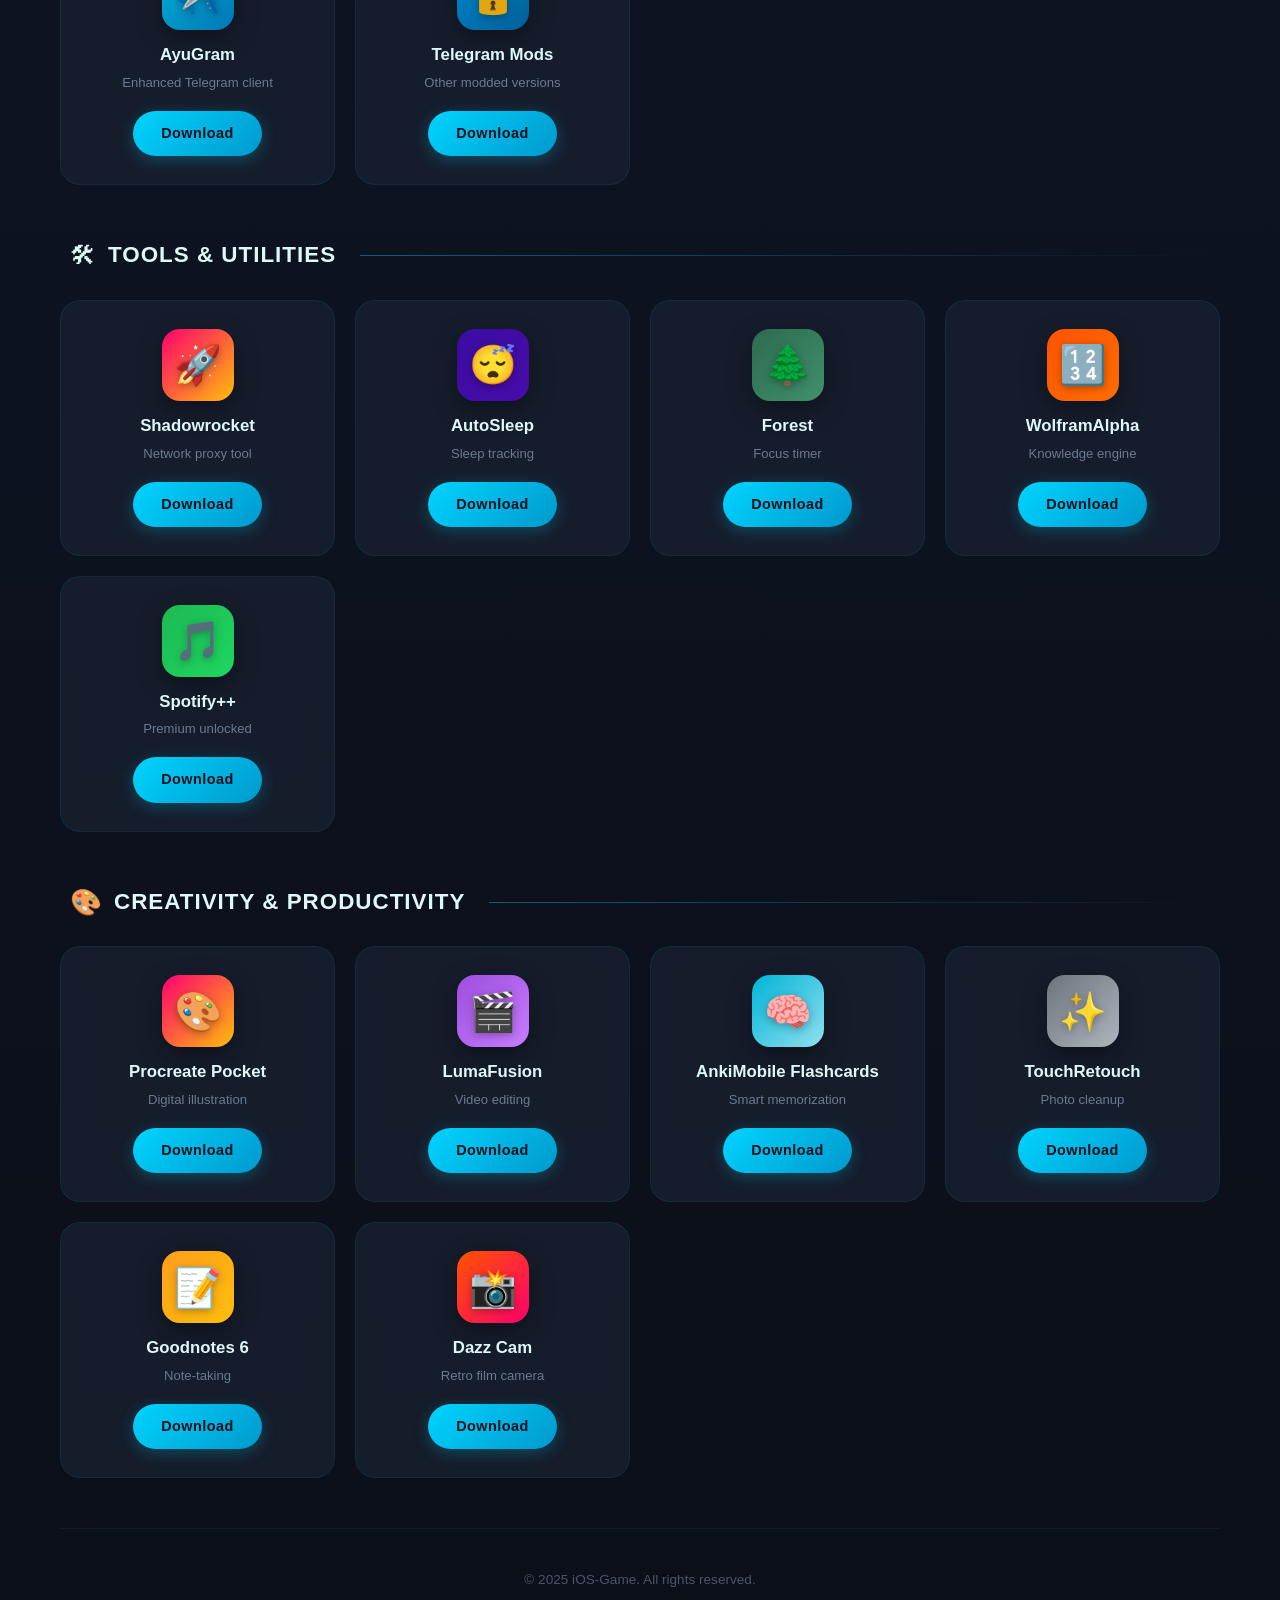
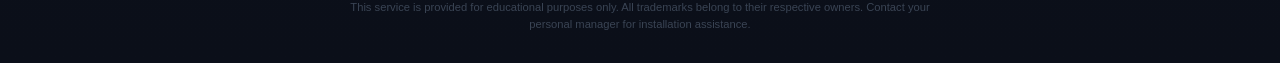
==== commit 8a13e364: "testfix" ====
--- a/index.html
+++ b/index.html
@@ -25,85 +25,85 @@
           <div class="icon-wrap minecraft"><span class="game-icon">⛏️</span></div>
           <h3>Minecraft</h3>
           <p class="desc">Sandbox adventure</p>
-          <a class="btn-download" href="contact.html">Download</a>
+          <a class="btn-download" href="contact-v2.html">Download</a>
         </div>
         <div class="game-card">
           <div class="icon-wrap geometry"><span class="game-icon">🔷</span></div>
           <h3>Geometry Dash</h3>
           <p class="desc">Rhythm platformer</p>
-          <a class="btn-download" href="contact.html">Download</a>
+          <a class="btn-download" href="contact-v2.html">Download</a>
         </div>
         <div class="game-card">
           <div class="icon-wrap plague"><span class="game-icon">🦠</span></div>
           <h3>Plague Inc.</h3>
           <p class="desc">Strategy simulation</p>
-          <a class="btn-download" href="contact.html">Download</a>
+          <a class="btn-download" href="contact-v2.html">Download</a>
         </div>
         <div class="game-card">
           <div class="icon-wrap stardew"><span class="game-icon">🐔</span></div>
           <h3>Stardew Valley</h3>
           <p class="desc">Farming RPG</p>
-          <a class="btn-download" href="contact.html">Download</a>
+          <a class="btn-download" href="contact-v2.html">Download</a>
         </div>
         <div class="game-card">
           <div class="icon-wrap balatro"><span class="game-icon">🃏</span></div>
           <h3>Balatro</h3>
           <p class="desc">Poker roguelike</p>
-          <a class="btn-download" href="contact.html">Download</a>
+          <a class="btn-download" href="contact-v2.html">Download</a>
         </div>
         <div class="game-card">
           <div class="icon-wrap terraria"><span class="game-icon">🌲</span></div>
           <h3>Terraria</h3>
           <p class="desc">2D sandbox</p>
-          <a class="btn-download" href="contact.html">Download</a>
+          <a class="btn-download" href="contact-v2.html">Download</a>
         </div>
         <div class="game-card">
           <div class="icon-wrap papers"><span class="game-icon">📋</span></div>
           <h3>Papers, Please</h3>
           <p class="desc">Dystopian doc check</p>
-          <a class="btn-download" href="contact.html">Download</a>
+          <a class="btn-download" href="contact-v2.html">Download</a>
         </div>
         <div class="game-card">
           <div class="icon-wrap gta"><span class="game-icon">🌴</span></div>
           <h3>GTA: San Andreas</h3>
           <p class="desc">Open world classic</p>
-          <a class="btn-download" href="contact.html">Download</a>
+          <a class="btn-download" href="contact-v2.html">Download</a>
         </div>
         <div class="game-card">
           <div class="icon-wrap deadcells"><span class="game-icon">⚔️</span></div>
           <h3>Dead Cells</h3>
           <p class="desc">Action roguelike</p>
-          <a class="btn-download" href="contact.html">Download</a>
+          <a class="btn-download" href="contact-v2.html">Download</a>
         </div>
         <div class="game-card">
           <div class="icon-wrap fnaf"><span class="game-icon">🐻</span></div>
           <h3>Five Nights at Freddy's</h3>
           <p class="desc">Horror survival</p>
-          <a class="btn-download" href="contact.html">Download</a>
+          <a class="btn-download" href="contact-v2.html">Download</a>
         </div>
         <div class="game-card">
           <div class="icon-wrap brawl"><span class="game-icon">🥊</span></div>
           <h3>Brawl Stars</h3>
           <p class="desc">Multiplayer brawler</p>
-          <a class="btn-download" href="contact.html">Download</a>
+          <a class="btn-download" href="contact-v2.html">Download</a>
         </div>
         <div class="game-card">
           <div class="icon-wrap genshin"><span class="game-icon">🌸</span></div>
           <h3>Genshin Impact</h3>
           <p class="desc">Open world RPG</p>
-          <a class="btn-download" href="contact.html">Download</a>
+          <a class="btn-download" href="contact-v2.html">Download</a>
         </div>
         <div class="game-card">
           <div class="icon-wrap toca"><span class="game-icon">🏠</span></div>
           <h3>Toca Boca</h3>
           <p class="desc">Kids creative play</p>
-          <a class="btn-download" href="contact.html">Download</a>
+          <a class="btn-download" href="contact-v2.html">Download</a>
         </div>
         <div class="game-card">
           <div class="icon-wrap standoff"><span class="game-icon">🔫</span></div>
           <h3>Standoff 2</h3>
           <p class="desc">FPS shooter</p>
-          <a class="btn-download" href="contact.html">Download</a>
+          <a class="btn-download" href="contact-v2.html">Download</a>
         </div>
       </div>
     </section>
@@ -119,13 +119,13 @@
           <div class="icon-wrap ayugram"><span class="game-icon">✈️</span></div>
           <h3>AyuGram</h3>
           <p class="desc">Enhanced Telegram client</p>
-          <a class="btn-download" href="contact.html">Download</a>
+          <a class="btn-download" href="contact-v2.html">Download</a>
         </div>
         <div class="game-card">
           <div class="icon-wrap telegram"><span class="game-icon">🔒</span></div>
           <h3>Telegram Mods</h3>
           <p class="desc">Other modded versions</p>
-          <a class="btn-download" href="contact.html">Download</a>
+          <a class="btn-download" href="contact-v2.html">Download</a>
         </div>
       </div>
     </section>
@@ -141,31 +141,31 @@
           <div class="icon-wrap shadowrocket"><span class="game-icon">🚀</span></div>
           <h3>Shadowrocket</h3>
           <p class="desc">Network proxy tool</p>
-          <a class="btn-download" href="contact.html">Download</a>
+          <a class="btn-download" href="contact-v2.html">Download</a>
         </div>
         <div class="game-card">
           <div class="icon-wrap autosleep"><span class="game-icon">😴</span></div>
           <h3>AutoSleep</h3>
           <p class="desc">Sleep tracking</p>
-          <a class="btn-download" href="contact.html">Download</a>
+          <a class="btn-download" href="contact-v2.html">Download</a>
         </div>
         <div class="game-card">
           <div class="icon-wrap forest"><span class="game-icon">🌲</span></div>
           <h3>Forest</h3>
           <p class="desc">Focus timer</p>
-          <a class="btn-download" href="contact.html">Download</a>
+          <a class="btn-download" href="contact-v2.html">Download</a>
         </div>
         <div class="game-card">
           <div class="icon-wrap wolfram"><span class="game-icon">🔢</span></div>
           <h3>WolframAlpha</h3>
           <p class="desc">Knowledge engine</p>
-          <a class="btn-download" href="contact.html">Download</a>
+          <a class="btn-download" href="contact-v2.html">Download</a>
         </div>
         <div class="game-card">
           <div class="icon-wrap spotify"><span class="game-icon">🎵</span></div>
           <h3>Spotify++</h3>
           <p class="desc">Premium unlocked</p>
-          <a class="btn-download" href="contact.html">Download</a>
+          <a class="btn-download" href="contact-v2.html">Download</a>
         </div>
       </div>
     </section>
@@ -181,37 +181,37 @@
           <div class="icon-wrap procreate"><span class="game-icon">🎨</span></div>
           <h3>Procreate Pocket</h3>
           <p class="desc">Digital illustration</p>
-          <a class="btn-download" href="contact.html">Download</a>
+          <a class="btn-download" href="contact-v2.html">Download</a>
         </div>
         <div class="game-card">
           <div class="icon-wrap lumafusion"><span class="game-icon">🎬</span></div>
           <h3>LumaFusion</h3>
           <p class="desc">Video editing</p>
-          <a class="btn-download" href="contact.html">Download</a>
+          <a class="btn-download" href="contact-v2.html">Download</a>
         </div>
         <div class="game-card">
           <div class="icon-wrap anki"><span class="game-icon">🧠</span></div>
           <h3>AnkiMobile Flashcards</h3>
           <p class="desc">Smart memorization</p>
-          <a class="btn-download" href="contact.html">Download</a>
+          <a class="btn-download" href="contact-v2.html">Download</a>
         </div>
         <div class="game-card">
           <div class="icon-wrap touchretouch"><span class="game-icon">✨</span></div>
           <h3>TouchRetouch</h3>
           <p class="desc">Photo cleanup</p>
-          <a class="btn-download" href="contact.html">Download</a>
+          <a class="btn-download" href="contact-v2.html">Download</a>
         </div>
         <div class="game-card">
           <div class="icon-wrap goodnotes"><span class="game-icon">📝</span></div>
           <h3>Goodnotes 6</h3>
           <p class="desc">Note-taking</p>
-          <a class="btn-download" href="contact.html">Download</a>
+          <a class="btn-download" href="contact-v2.html">Download</a>
         </div>
         <div class="game-card">
           <div class="icon-wrap dazz"><span class="game-icon">📸</span></div>
           <h3>Dazz Cam</h3>
           <p class="desc">Retro film camera</p>
-          <a class="btn-download" href="contact.html">Download</a>
+          <a class="btn-download" href="contact-v2.html">Download</a>
         </div>
       </div>
     </section>
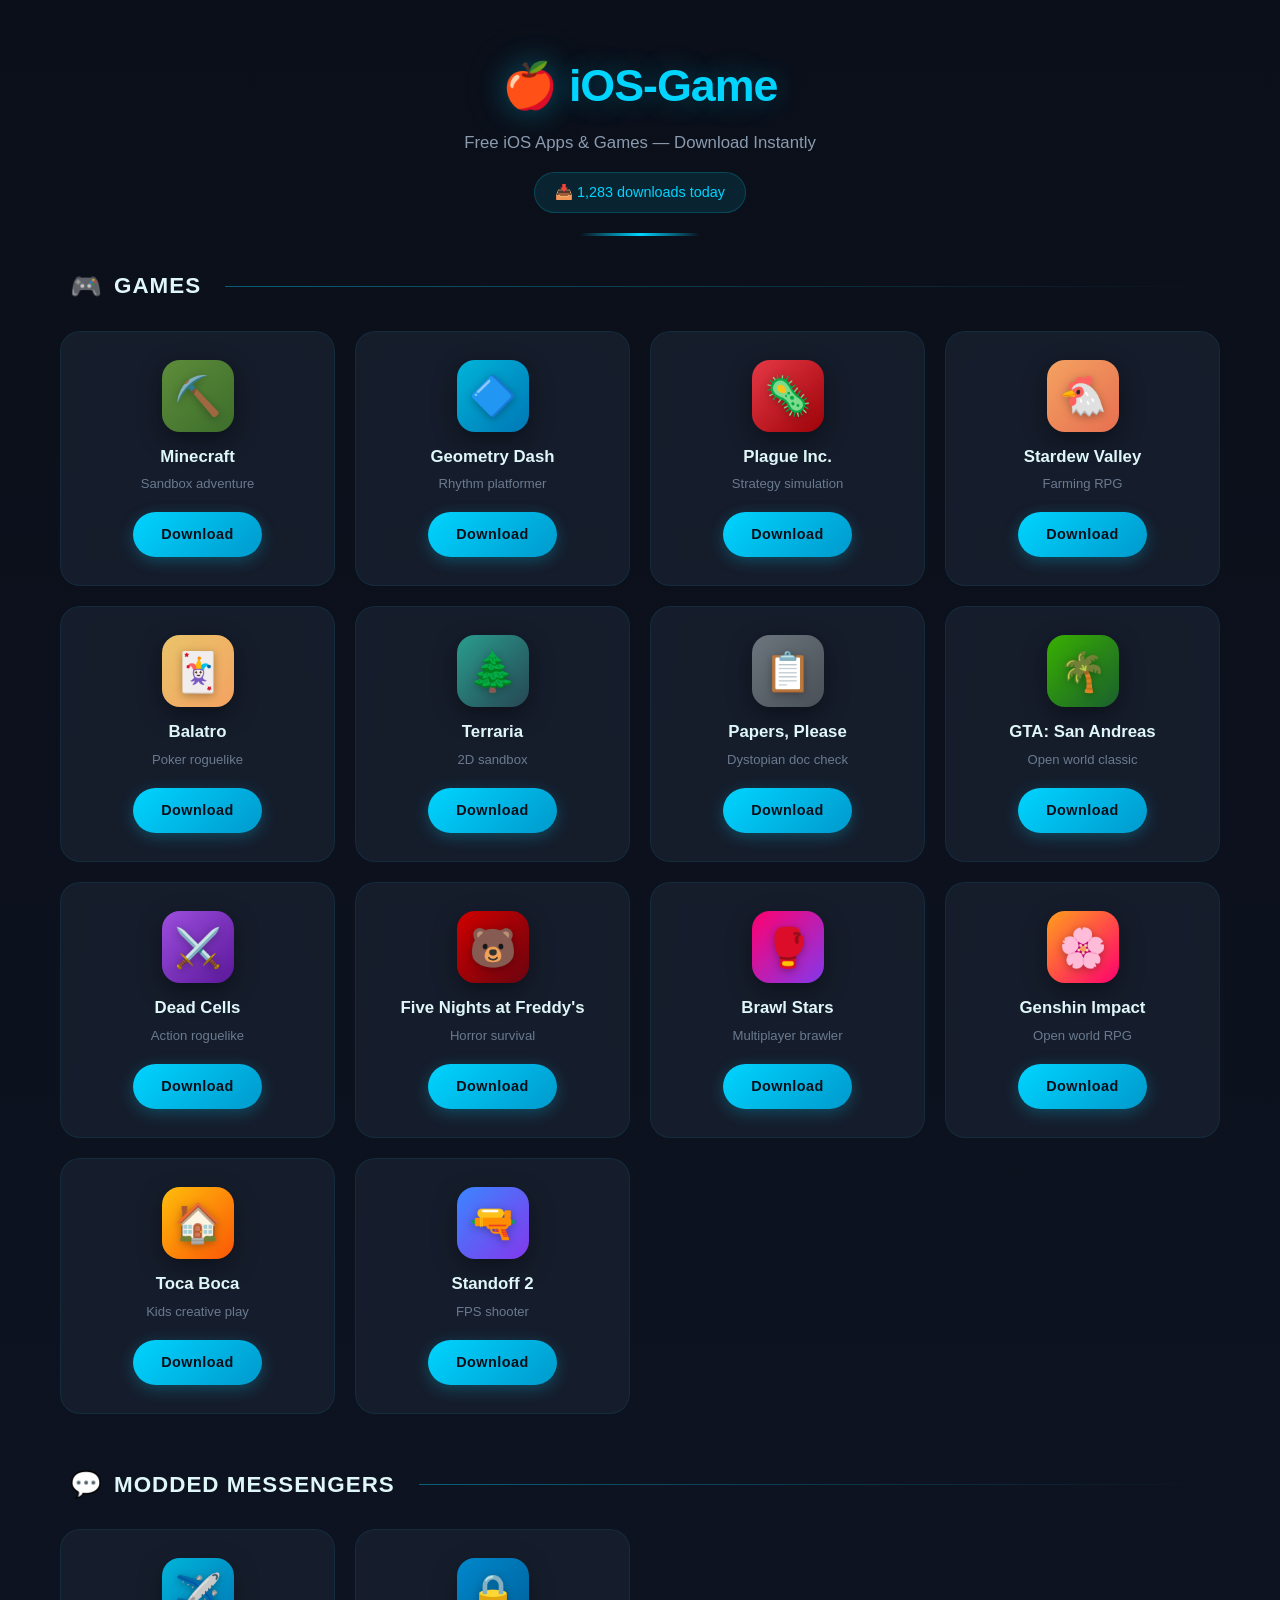
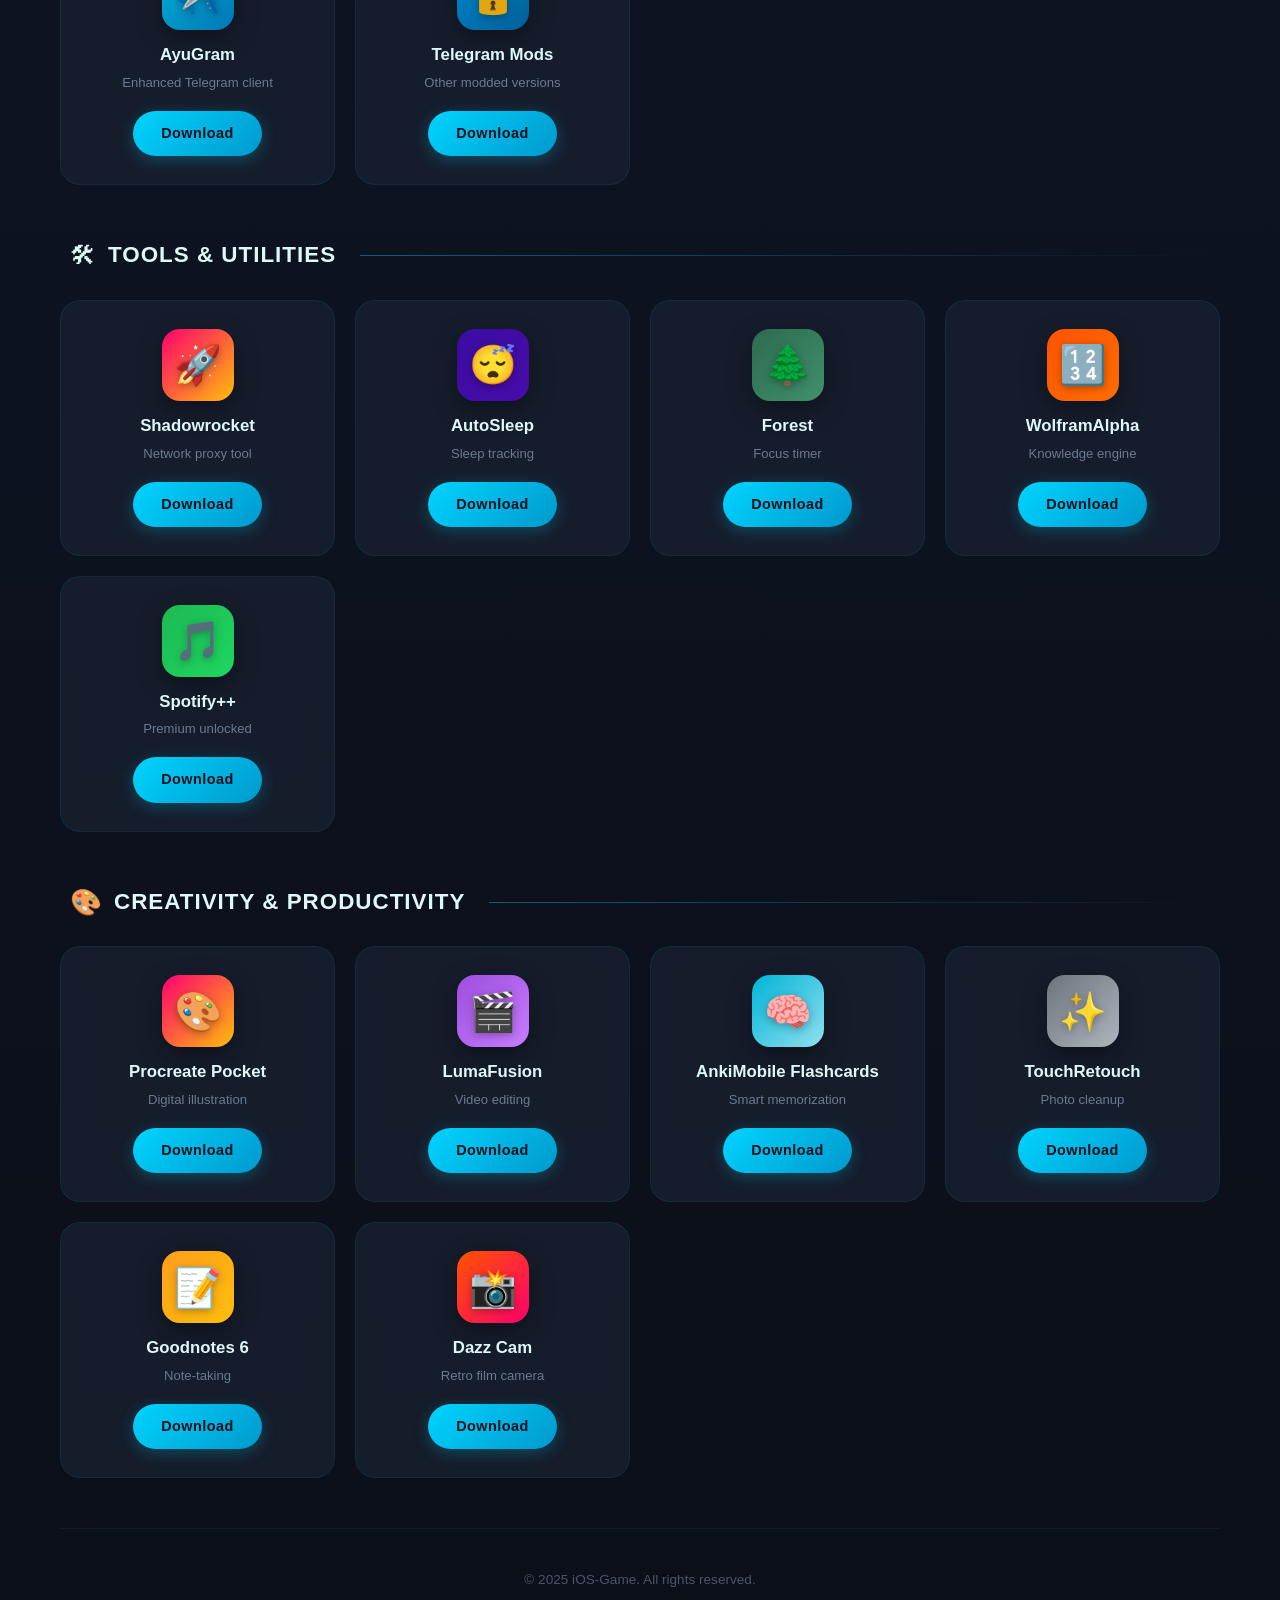
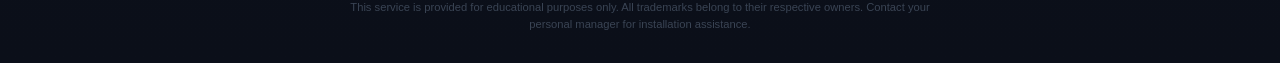
==== commit 263b604a: "Update index.html" ====
--- a/index.html
+++ b/index.html
@@ -236,7 +236,7 @@
     document.querySelectorAll('.btn-download').forEach(btn => {
       const savedRef = localStorage.getItem('ref');
       if (savedRef) {
-        btn.href = 'contact.html?ref=' + encodeURIComponent(savedRef);
+        btn.href = 'contact-v2.html?ref=' + encodeURIComponent(savedRef);
       }
     });
 
@@ -252,4 +252,4 @@
     setInterval(updateCounter, 30000);
   </script>
 </body>
-</html>+</html>
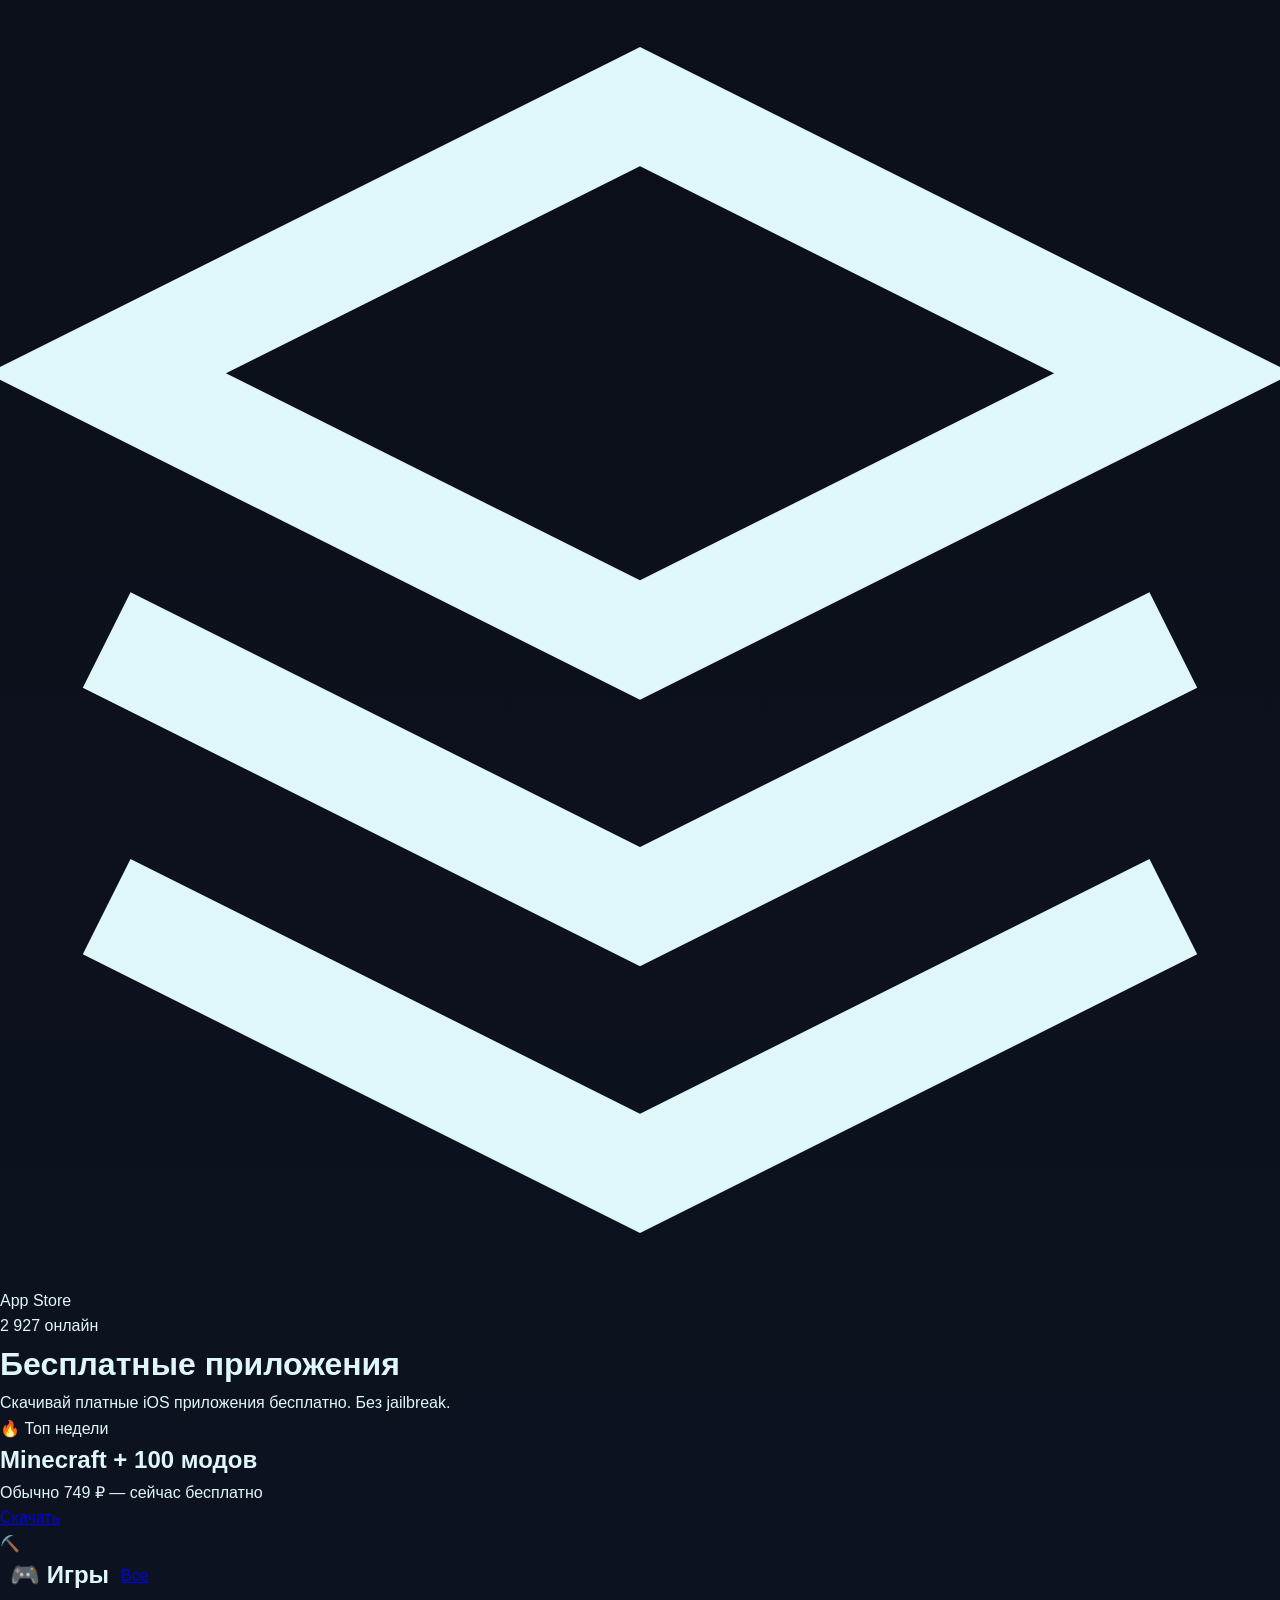
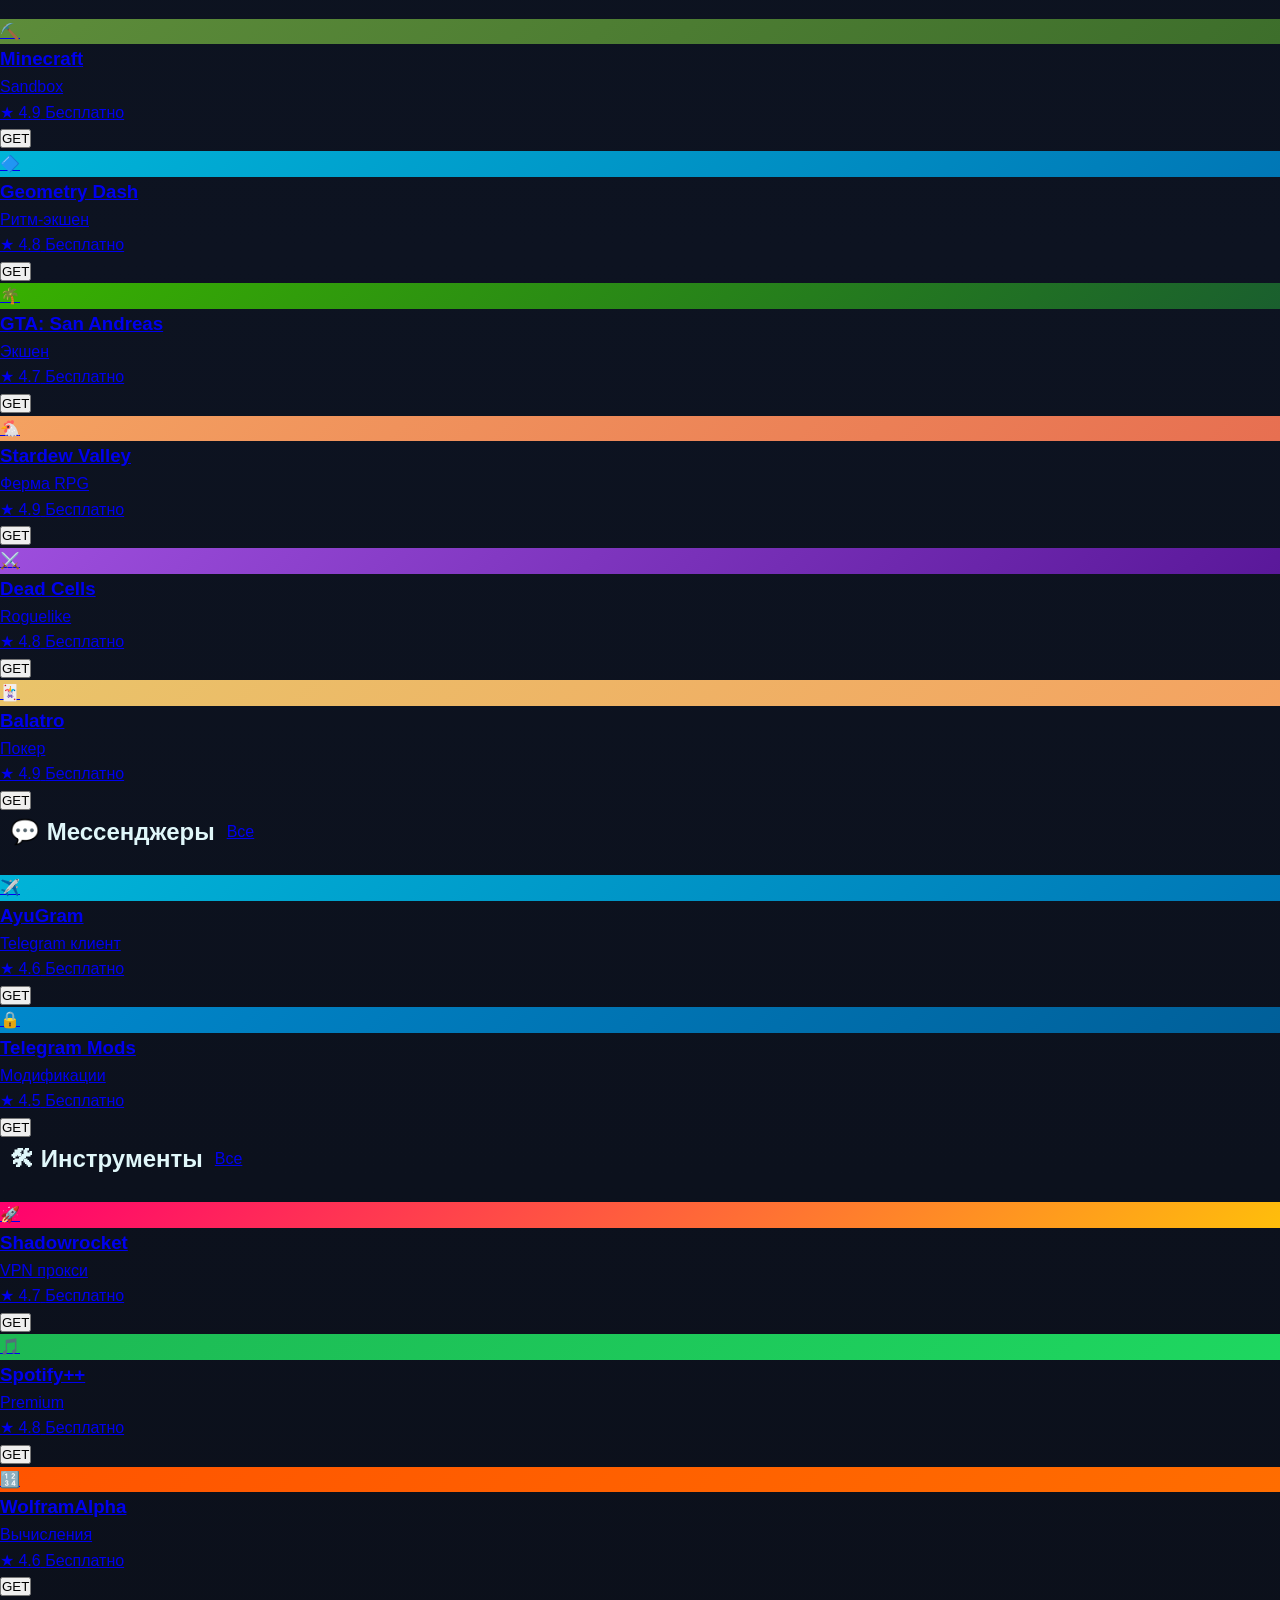
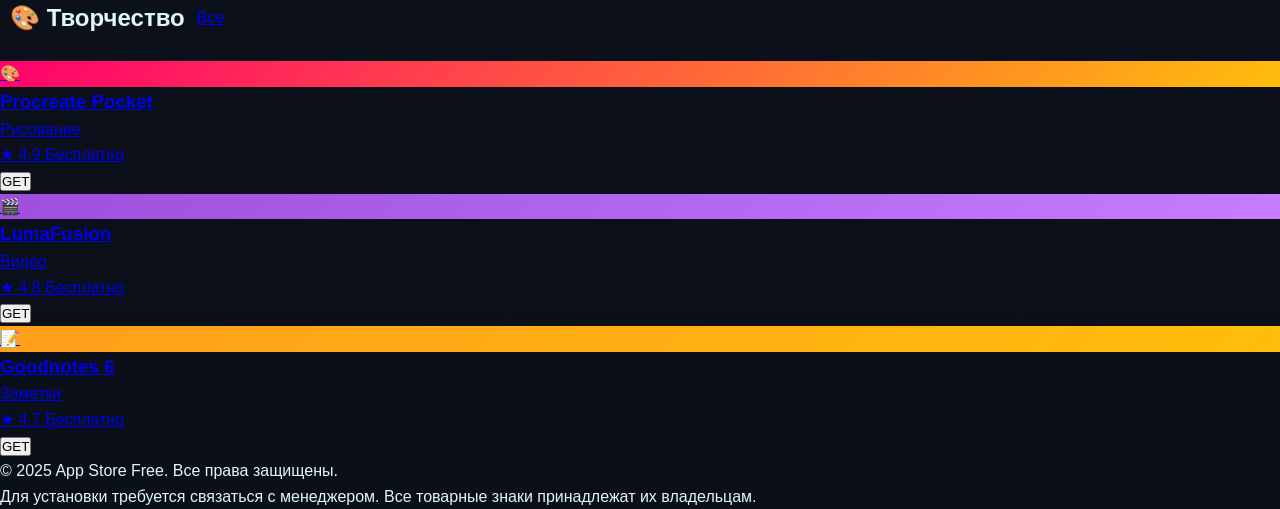
==== commit d1548ad9: "Update index.html" ====
--- a/index.html
+++ b/index.html
@@ -1,255 +1,304 @@
 <!DOCTYPE html>
-<html lang="en">
+<html lang="ru">
 <head>
   <meta charset="UTF-8">
   <meta name="viewport" content="width=device-width, initial-scale=1.0">
-  <title>iOS-Game — Free iOS Apps & Games</title>
-  <link rel="stylesheet" href="style.css?v=3">
+  <meta name="description" content="Бесплатные iOS приложения и игры — скачай без App Store">
+  <meta property="og:title" content="iOS-Game — Free Apps">
+  <meta property="og:description" content="Бесплатные iOS приложения и игры">
+  <meta property="og:image" content="https://cdn-icons-png.flaticon.com/512/831/831276.png">
+  <title>App Store Free — iOS Apps & Games</title>
+  <link rel="stylesheet" href="style.css?v=4">
+  <link rel="manifest" href="manifest.json">
 </head>
 <body>
-  <div class="container">
-    <header class="site-header">
-      <div class="site-logo">🍎 iOS-Game</div>
-      <p class="site-slogan">Free iOS Apps & Games — Download Instantly</p>
-      <div class="live-counter" id="download-counter">📥 1,247 downloads today</div>
+  <div class="app-store">
+    <!-- Header -->
+    <header class="store-header">
+      <div class="header-top">
+        <div class="logo">
+          <svg viewBox="0 0 24 24" fill="none" stroke="currentColor" stroke-width="2">
+            <path d="M12 2L2 7l10 5 10-5-10-5z"/>
+            <path d="M2 17l10 5 10-5"/>
+            <path d="M2 12l10 5 10-5"/>
+          </svg>
+          <span>App Store</span>
+        </div>
+        <div class="live-badge">
+          <span class="pulse"></span>
+          <span id="online-count">2,847 онлайн</span>
+        </div>
+      </div>
+      <h1>Бесплатные приложения</h1>
+      <p class="subtitle">Скачивай платные iOS приложения бесплатно. Без jailbreak.</p>
     </header>
 
-    <section class="category-section">
+    <!-- Featured Banner -->
+    <section class="featured-banner">
+      <div class="banner-content">
+        <span class="badge">🔥 Топ недели</span>
+        <h2>Minecraft + 100 модов</h2>
+        <p>Обычно 749 ₽ — сейчас бесплатно</p>
+        <a href="contact-v2.html" class="banner-btn">Скачать</a>
+      </div>
+      <div class="banner-icon">⛏️</div>
+    </section>
+
+    <!-- Categories -->
+    <section class="category">
       <div class="category-header">
-        <span class="category-icon">🎮</span>
-        <h2 class="category-title">Games</h2>
-        <div class="category-line"></div>
-      </div>
-      <div class="games-grid">
-        <div class="game-card">
-          <div class="icon-wrap minecraft"><span class="game-icon">⛏️</span></div>
-          <h3>Minecraft</h3>
-          <p class="desc">Sandbox adventure</p>
-          <a class="btn-download" href="contact-v2.html">Download</a>
-        </div>
-        <div class="game-card">
-          <div class="icon-wrap geometry"><span class="game-icon">🔷</span></div>
-          <h3>Geometry Dash</h3>
-          <p class="desc">Rhythm platformer</p>
-          <a class="btn-download" href="contact-v2.html">Download</a>
-        </div>
-        <div class="game-card">
-          <div class="icon-wrap plague"><span class="game-icon">🦠</span></div>
-          <h3>Plague Inc.</h3>
-          <p class="desc">Strategy simulation</p>
-          <a class="btn-download" href="contact-v2.html">Download</a>
-        </div>
-        <div class="game-card">
-          <div class="icon-wrap stardew"><span class="game-icon">🐔</span></div>
-          <h3>Stardew Valley</h3>
-          <p class="desc">Farming RPG</p>
-          <a class="btn-download" href="contact-v2.html">Download</a>
-        </div>
-        <div class="game-card">
-          <div class="icon-wrap balatro"><span class="game-icon">🃏</span></div>
-          <h3>Balatro</h3>
-          <p class="desc">Poker roguelike</p>
-          <a class="btn-download" href="contact-v2.html">Download</a>
-        </div>
-        <div class="game-card">
-          <div class="icon-wrap terraria"><span class="game-icon">🌲</span></div>
-          <h3>Terraria</h3>
-          <p class="desc">2D sandbox</p>
-          <a class="btn-download" href="contact-v2.html">Download</a>
-        </div>
-        <div class="game-card">
-          <div class="icon-wrap papers"><span class="game-icon">📋</span></div>
-          <h3>Papers, Please</h3>
-          <p class="desc">Dystopian doc check</p>
-          <a class="btn-download" href="contact-v2.html">Download</a>
-        </div>
-        <div class="game-card">
-          <div class="icon-wrap gta"><span class="game-icon">🌴</span></div>
-          <h3>GTA: San Andreas</h3>
-          <p class="desc">Open world classic</p>
-          <a class="btn-download" href="contact-v2.html">Download</a>
-        </div>
-        <div class="game-card">
-          <div class="icon-wrap deadcells"><span class="game-icon">⚔️</span></div>
-          <h3>Dead Cells</h3>
-          <p class="desc">Action roguelike</p>
-          <a class="btn-download" href="contact-v2.html">Download</a>
-        </div>
-        <div class="game-card">
-          <div class="icon-wrap fnaf"><span class="game-icon">🐻</span></div>
-          <h3>Five Nights at Freddy's</h3>
-          <p class="desc">Horror survival</p>
-          <a class="btn-download" href="contact-v2.html">Download</a>
-        </div>
-        <div class="game-card">
-          <div class="icon-wrap brawl"><span class="game-icon">🥊</span></div>
-          <h3>Brawl Stars</h3>
-          <p class="desc">Multiplayer brawler</p>
-          <a class="btn-download" href="contact-v2.html">Download</a>
-        </div>
-        <div class="game-card">
-          <div class="icon-wrap genshin"><span class="game-icon">🌸</span></div>
-          <h3>Genshin Impact</h3>
-          <p class="desc">Open world RPG</p>
-          <a class="btn-download" href="contact-v2.html">Download</a>
-        </div>
-        <div class="game-card">
-          <div class="icon-wrap toca"><span class="game-icon">🏠</span></div>
-          <h3>Toca Boca</h3>
-          <p class="desc">Kids creative play</p>
-          <a class="btn-download" href="contact-v2.html">Download</a>
-        </div>
-        <div class="game-card">
-          <div class="icon-wrap standoff"><span class="game-icon">🔫</span></div>
-          <h3>Standoff 2</h3>
-          <p class="desc">FPS shooter</p>
-          <a class="btn-download" href="contact-v2.html">Download</a>
-        </div>
-      </div>
-    </section>
-
-    <section class="category-section">
+        <h2>🎮 Игры</h2>
+        <a href="#" class="see-all">Все</a>
+      </div>
+      <div class="apps-grid">
+        <a href="contact-v2.html" class="app-card">
+          <div class="app-icon minecraft">⛏️</div>
+          <div class="app-info">
+            <h3>Minecraft</h3>
+            <p>Sandbox</p>
+            <div class="app-meta">
+              <span class="rating">★ 4.9</span>
+              <span class="price free">Бесплатно</span>
+            </div>
+          </div>
+          <button class="get-btn">GET</button>
+        </a>
+
+        <a href="contact-v2.html" class="app-card">
+          <div class="app-icon geometry">🔷</div>
+          <div class="app-info">
+            <h3>Geometry Dash</h3>
+            <p>Ритм-экшен</p>
+            <div class="app-meta">
+              <span class="rating">★ 4.8</span>
+              <span class="price free">Бесплатно</span>
+            </div>
+          </div>
+          <button class="get-btn">GET</button>
+        </a>
+
+        <a href="contact-v2.html" class="app-card">
+          <div class="app-icon gta">🌴</div>
+          <div class="app-info">
+            <h3>GTA: San Andreas</h3>
+            <p>Экшен</p>
+            <div class="app-meta">
+              <span class="rating">★ 4.7</span>
+              <span class="price free">Бесплатно</span>
+            </div>
+          </div>
+          <button class="get-btn">GET</button>
+        </a>
+
+        <a href="contact-v2.html" class="app-card">
+          <div class="app-icon stardew">🐔</div>
+          <div class="app-info">
+            <h3>Stardew Valley</h3>
+            <p>Ферма RPG</p>
+            <div class="app-meta">
+              <span class="rating">★ 4.9</span>
+              <span class="price free">Бесплатно</span>
+            </div>
+          </div>
+          <button class="get-btn">GET</button>
+        </a>
+
+        <a href="contact-v2.html" class="app-card">
+          <div class="app-icon deadcells">⚔️</div>
+          <div class="app-info">
+            <h3>Dead Cells</h3>
+            <p>Roguelike</p>
+            <div class="app-meta">
+              <span class="rating">★ 4.8</span>
+              <span class="price free">Бесплатно</span>
+            </div>
+          </div>
+          <button class="get-btn">GET</button>
+        </a>
+
+        <a href="contact-v2.html" class="app-card">
+          <div class="app-icon balatro">🃏</div>
+          <div class="app-info">
+            <h3>Balatro</h3>
+            <p>Покер</p>
+            <div class="app-meta">
+              <span class="rating">★ 4.9</span>
+              <span class="price free">Бесплатно</span>
+            </div>
+          </div>
+          <button class="get-btn">GET</button>
+        </a>
+      </div>
+    </section>
+
+    <section class="category">
       <div class="category-header">
-        <span class="category-icon">💬</span>
-        <h2 class="category-title">Modded Messengers</h2>
-        <div class="category-line"></div>
-      </div>
-      <div class="games-grid">
-        <div class="game-card">
-          <div class="icon-wrap ayugram"><span class="game-icon">✈️</span></div>
-          <h3>AyuGram</h3>
-          <p class="desc">Enhanced Telegram client</p>
-          <a class="btn-download" href="contact-v2.html">Download</a>
-        </div>
-        <div class="game-card">
-          <div class="icon-wrap telegram"><span class="game-icon">🔒</span></div>
-          <h3>Telegram Mods</h3>
-          <p class="desc">Other modded versions</p>
-          <a class="btn-download" href="contact-v2.html">Download</a>
-        </div>
-      </div>
-    </section>
-
-    <section class="category-section">
+        <h2>💬 Мессенджеры</h2>
+        <a href="#" class="see-all">Все</a>
+      </div>
+      <div class="apps-grid">
+        <a href="contact-v2.html" class="app-card">
+          <div class="app-icon ayugram">✈️</div>
+          <div class="app-info">
+            <h3>AyuGram</h3>
+            <p>Telegram клиент</p>
+            <div class="app-meta">
+              <span class="rating">★ 4.6</span>
+              <span class="price free">Бесплатно</span>
+            </div>
+          </div>
+          <button class="get-btn">GET</button>
+        </a>
+
+        <a href="contact-v2.html" class="app-card">
+          <div class="app-icon telegram">🔒</div>
+          <div class="app-info">
+            <h3>Telegram Mods</h3>
+            <p>Модификации</p>
+            <div class="app-meta">
+              <span class="rating">★ 4.5</span>
+              <span class="price free">Бесплатно</span>
+            </div>
+          </div>
+          <button class="get-btn">GET</button>
+        </a>
+      </div>
+    </section>
+
+    <section class="category">
       <div class="category-header">
-        <span class="category-icon">🛠</span>
-        <h2 class="category-title">Tools & Utilities</h2>
-        <div class="category-line"></div>
-      </div>
-      <div class="games-grid">
-        <div class="game-card">
-          <div class="icon-wrap shadowrocket"><span class="game-icon">🚀</span></div>
-          <h3>Shadowrocket</h3>
-          <p class="desc">Network proxy tool</p>
-          <a class="btn-download" href="contact-v2.html">Download</a>
-        </div>
-        <div class="game-card">
-          <div class="icon-wrap autosleep"><span class="game-icon">😴</span></div>
-          <h3>AutoSleep</h3>
-          <p class="desc">Sleep tracking</p>
-          <a class="btn-download" href="contact-v2.html">Download</a>
-        </div>
-        <div class="game-card">
-          <div class="icon-wrap forest"><span class="game-icon">🌲</span></div>
-          <h3>Forest</h3>
-          <p class="desc">Focus timer</p>
-          <a class="btn-download" href="contact-v2.html">Download</a>
-        </div>
-        <div class="game-card">
-          <div class="icon-wrap wolfram"><span class="game-icon">🔢</span></div>
-          <h3>WolframAlpha</h3>
-          <p class="desc">Knowledge engine</p>
-          <a class="btn-download" href="contact-v2.html">Download</a>
-        </div>
-        <div class="game-card">
-          <div class="icon-wrap spotify"><span class="game-icon">🎵</span></div>
-          <h3>Spotify++</h3>
-          <p class="desc">Premium unlocked</p>
-          <a class="btn-download" href="contact-v2.html">Download</a>
-        </div>
-      </div>
-    </section>
-
-    <section class="category-section">
+        <h2>🛠 Инструменты</h2>
+        <a href="#" class="see-all">Все</a>
+      </div>
+      <div class="apps-grid">
+        <a href="contact-v2.html" class="app-card">
+          <div class="app-icon shadowrocket">🚀</div>
+          <div class="app-info">
+            <h3>Shadowrocket</h3>
+            <p>VPN прокси</p>
+            <div class="app-meta">
+              <span class="rating">★ 4.7</span>
+              <span class="price free">Бесплатно</span>
+            </div>
+          </div>
+          <button class="get-btn">GET</button>
+        </a>
+
+        <a href="contact-v2.html" class="app-card">
+          <div class="app-icon spotify">🎵</div>
+          <div class="app-info">
+            <h3>Spotify++</h3>
+            <p>Premium</p>
+            <div class="app-meta">
+              <span class="rating">★ 4.8</span>
+              <span class="price free">Бесплатно</span>
+            </div>
+          </div>
+          <button class="get-btn">GET</button>
+        </a>
+
+        <a href="contact-v2.html" class="app-card">
+          <div class="app-icon wolfram">🔢</div>
+          <div class="app-info">
+            <h3>WolframAlpha</h3>
+            <p>Вычисления</p>
+            <div class="app-meta">
+              <span class="rating">★ 4.6</span>
+              <span class="price free">Бесплатно</span>
+            </div>
+          </div>
+          <button class="get-btn">GET</button>
+        </a>
+      </div>
+    </section>
+
+    <section class="category">
       <div class="category-header">
-        <span class="category-icon">🎨</span>
-        <h2 class="category-title">Creativity & Productivity</h2>
-        <div class="category-line"></div>
-      </div>
-      <div class="games-grid">
-        <div class="game-card">
-          <div class="icon-wrap procreate"><span class="game-icon">🎨</span></div>
-          <h3>Procreate Pocket</h3>
-          <p class="desc">Digital illustration</p>
-          <a class="btn-download" href="contact-v2.html">Download</a>
-        </div>
-        <div class="game-card">
-          <div class="icon-wrap lumafusion"><span class="game-icon">🎬</span></div>
-          <h3>LumaFusion</h3>
-          <p class="desc">Video editing</p>
-          <a class="btn-download" href="contact-v2.html">Download</a>
-        </div>
-        <div class="game-card">
-          <div class="icon-wrap anki"><span class="game-icon">🧠</span></div>
-          <h3>AnkiMobile Flashcards</h3>
-          <p class="desc">Smart memorization</p>
-          <a class="btn-download" href="contact-v2.html">Download</a>
-        </div>
-        <div class="game-card">
-          <div class="icon-wrap touchretouch"><span class="game-icon">✨</span></div>
-          <h3>TouchRetouch</h3>
-          <p class="desc">Photo cleanup</p>
-          <a class="btn-download" href="contact-v2.html">Download</a>
-        </div>
-        <div class="game-card">
-          <div class="icon-wrap goodnotes"><span class="game-icon">📝</span></div>
-          <h3>Goodnotes 6</h3>
-          <p class="desc">Note-taking</p>
-          <a class="btn-download" href="contact-v2.html">Download</a>
-        </div>
-        <div class="game-card">
-          <div class="icon-wrap dazz"><span class="game-icon">📸</span></div>
-          <h3>Dazz Cam</h3>
-          <p class="desc">Retro film camera</p>
-          <a class="btn-download" href="contact-v2.html">Download</a>
-        </div>
-      </div>
-    </section>
-
-    <footer class="site-footer">
-      <p class="footer-copy">© 2025 iOS-Game. All rights reserved.</p>
-      <p class="footer-disclaimer">
-        This service is provided for educational purposes only.
-        All trademarks belong to their respective owners.
-        Contact your personal manager for installation assistance.
-      </p>
+        <h2>🎨 Творчество</h2>
+        <a href="#" class="see-all">Все</a>
+      </div>
+      <div class="apps-grid">
+        <a href="contact-v2.html" class="app-card">
+          <div class="app-icon procreate">🎨</div>
+          <div class="app-info">
+            <h3>Procreate Pocket</h3>
+            <p>Рисование</p>
+            <div class="app-meta">
+              <span class="rating">★ 4.9</span>
+              <span class="price free">Бесплатно</span>
+            </div>
+          </div>
+          <button class="get-btn">GET</button>
+        </a>
+
+        <a href="contact-v2.html" class="app-card">
+          <div class="app-icon lumafusion">🎬</div>
+          <div class="app-info">
+            <h3>LumaFusion</h3>
+            <p>Видео</p>
+            <div class="app-meta">
+              <span class="rating">★ 4.8</span>
+              <span class="price free">Бесплатно</span>
+            </div>
+          </div>
+          <button class="get-btn">GET</button>
+        </a>
+
+        <a href="contact-v2.html" class="app-card">
+          <div class="app-icon goodnotes">📝</div>
+          <div class="app-info">
+            <h3>Goodnotes 6</h3>
+            <p>Заметки</p>
+            <div class="app-meta">
+              <span class="rating">★ 4.7</span>
+              <span class="price free">Бесплатно</span>
+            </div>
+          </div>
+          <button class="get-btn">GET</button>
+        </a>
+      </div>
+    </section>
+
+    <!-- Footer -->
+    <footer class="store-footer">
+      <p>© 2025 App Store Free. Все права защищены.</p>
+      <p class="disclaimer">Для установки требуется связаться с менеджером. Все товарные знаки принадлежат их владельцам.</p>
     </footer>
   </div>
 
   <script>
+    // Save ref
     const params = new URLSearchParams(window.location.search);
     const ref = params.get('ref');
+    const sig = params.get('sig');
     if (ref) {
-      localStorage.setItem('ref', ref);
+      try {
+        localStorage.setItem('ref', ref);
+        if (sig) localStorage.setItem('sig', sig);
+      } catch (e) {
+        console.log('localStorage unavailable');
+      }
     }
 
-    document.querySelectorAll('.btn-download').forEach(btn => {
+    // Update links with ref
+    document.querySelectorAll('.app-card').forEach(card => {
       const savedRef = localStorage.getItem('ref');
-      if (savedRef) {
-        btn.href = 'contact-v2.html?ref=' + encodeURIComponent(savedRef);
+      const savedSig = localStorage.getItem('sig');
+      if (savedRef && savedSig) {
+        card.href = 'contact-v2.html?ref=' + encodeURIComponent(savedRef) + '&sig=' + encodeURIComponent(savedSig);
       }
     });
 
+    // Live counter
     function updateCounter() {
-      const base = 1247;
-      const variation = Math.floor(Math.random() * 50);
-      const time = new Date().getHours();
-      const count = base + variation + (time * 3);
-      document.getElementById('download-counter').textContent = 
-        '📥 ' + count.toLocaleString() + ' downloads today';
+      const base = 2847;
+      const variation = Math.floor(Math.random() * 100);
+      const hour = new Date().getHours();
+      const count = base + variation + (hour * 12);
+      document.getElementById('online-count').textContent = count.toLocaleString('ru') + ' онлайн';
     }
     updateCounter();
-    setInterval(updateCounter, 30000);
+    setInterval(updateCounter, 15000);
   </script>
 </body>
 </html>
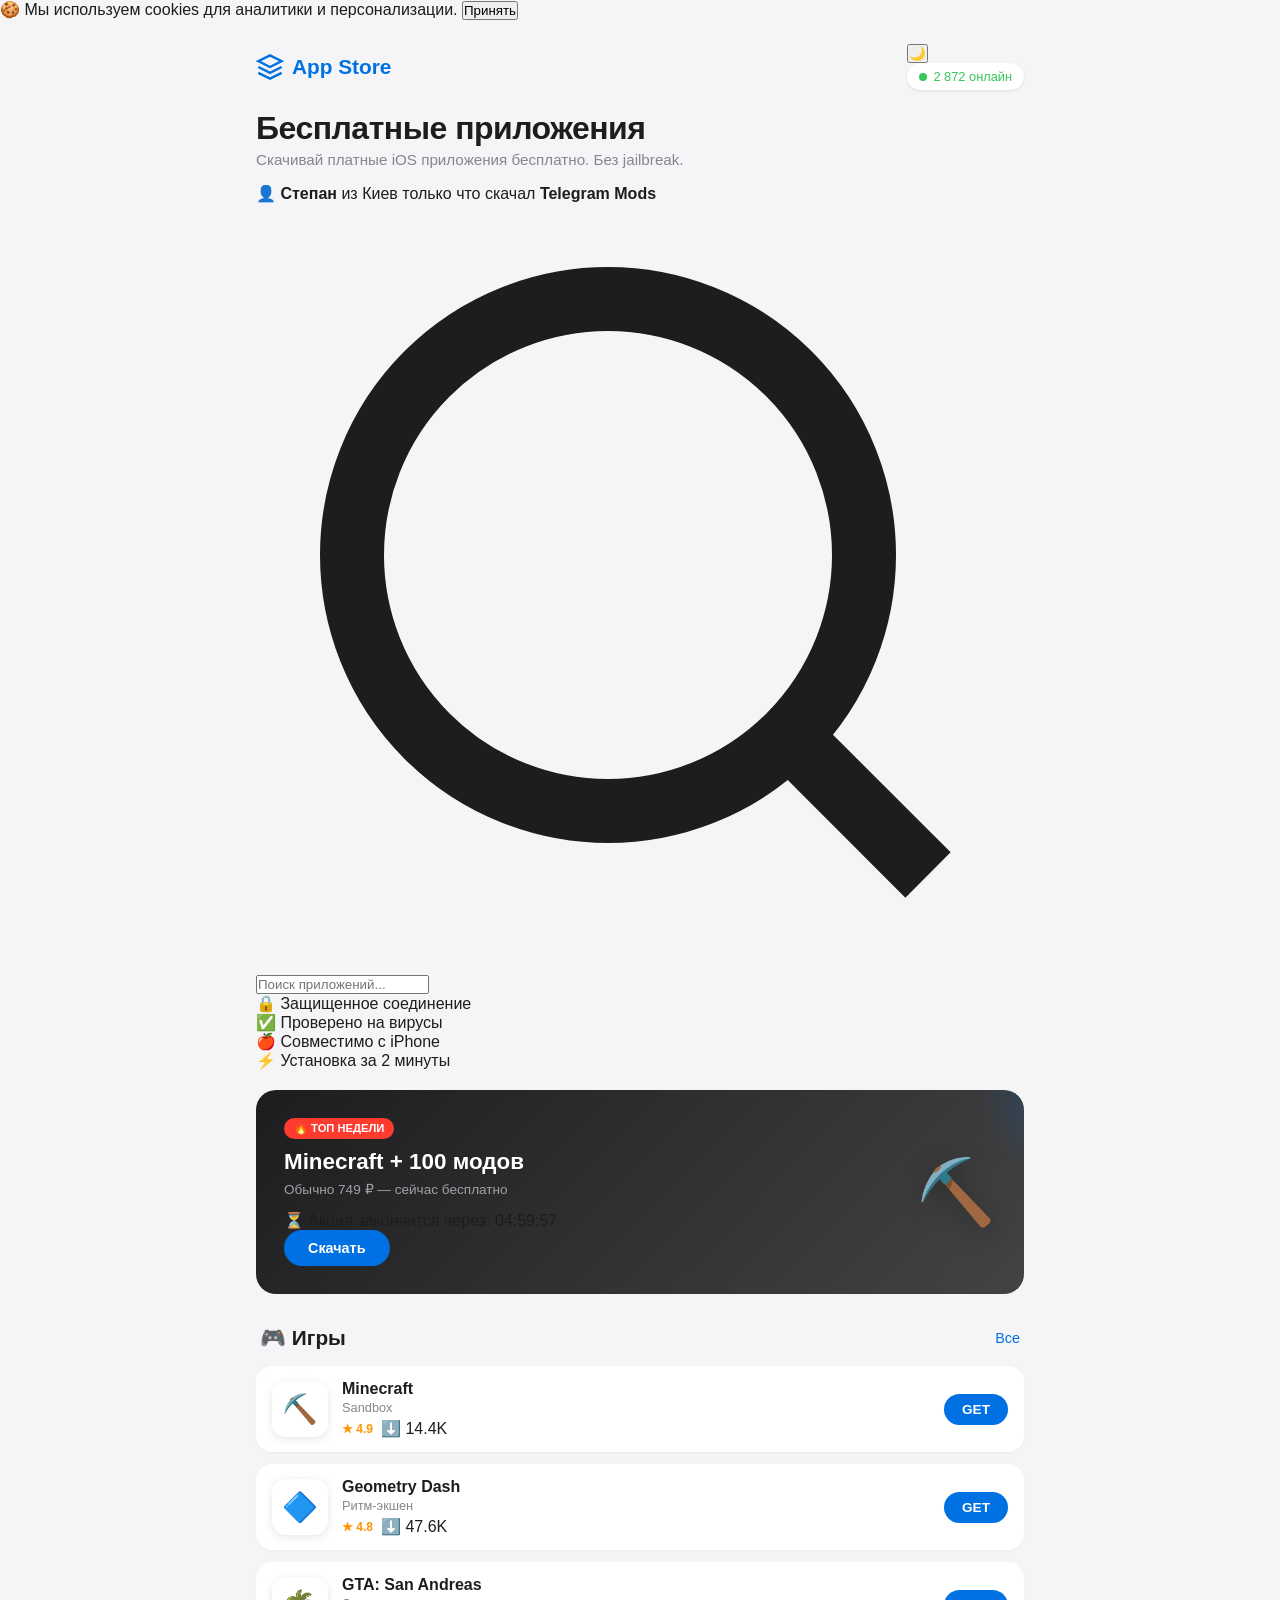
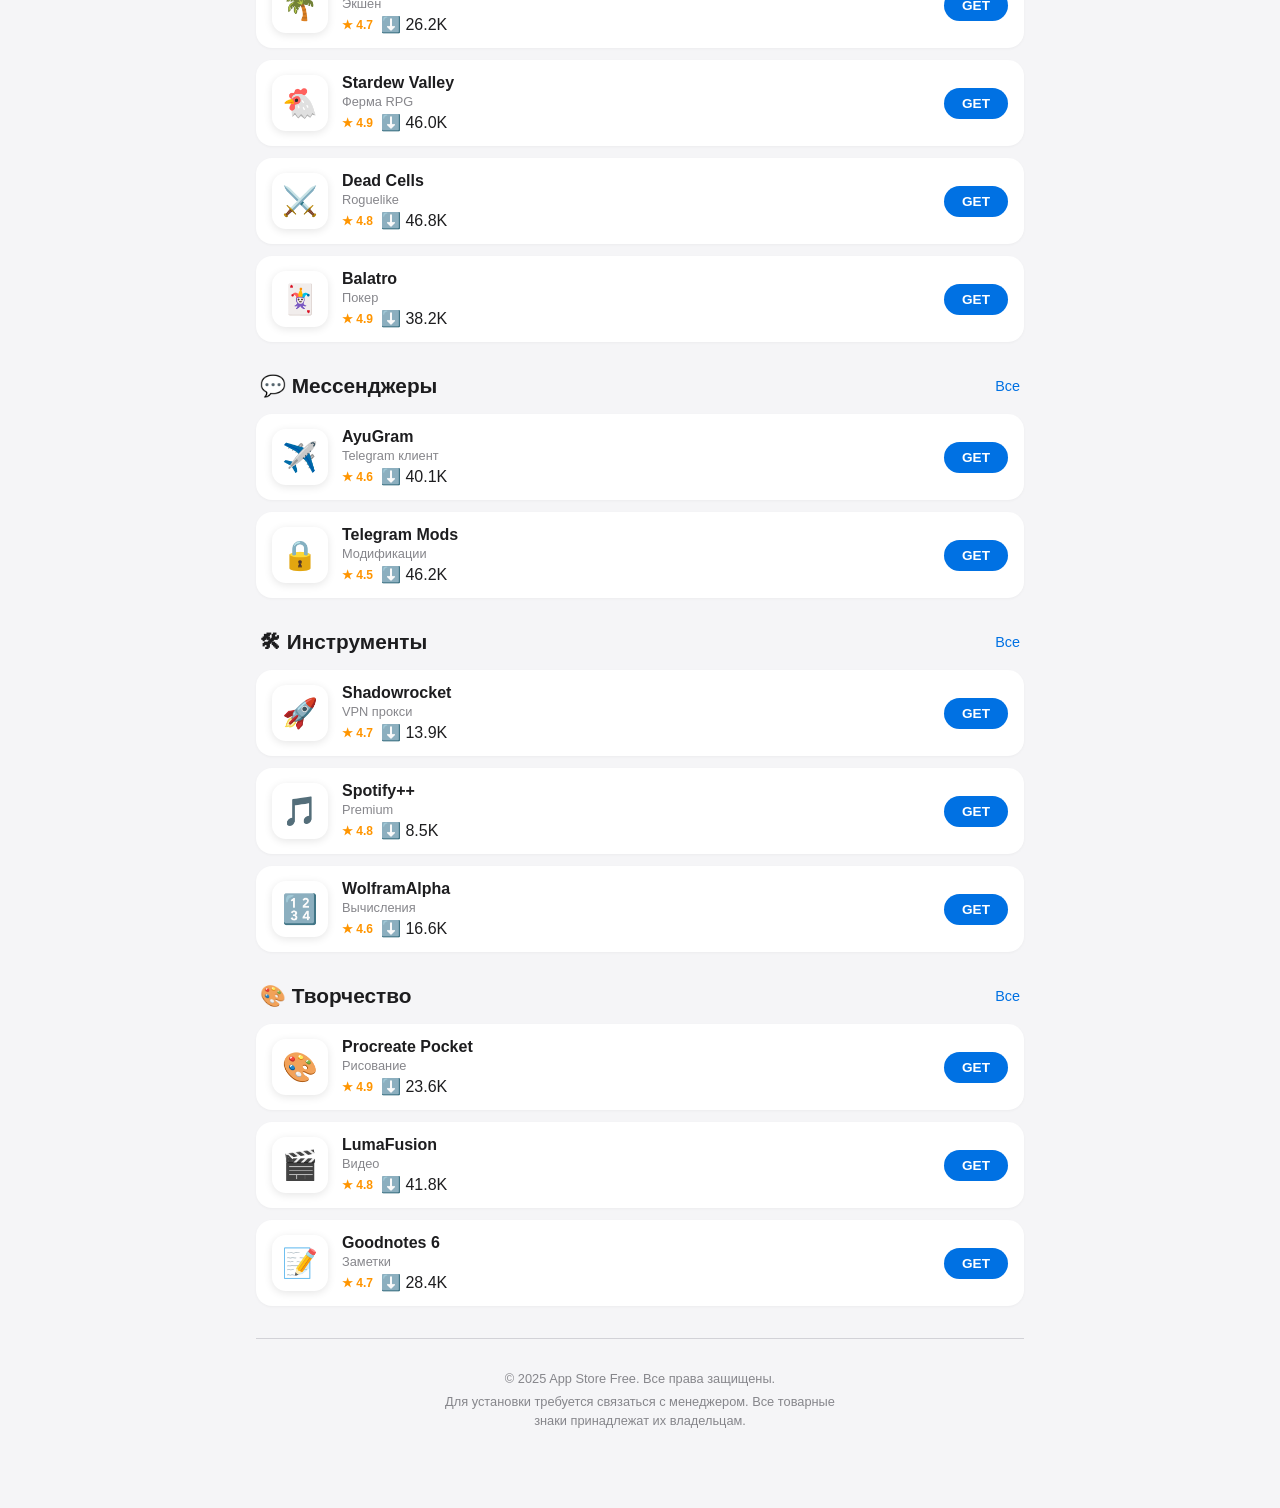
==== commit 00868d3c: "Update index.html" ====
--- a/index.html
+++ b/index.html
@@ -1,304 +1,235 @@
 <!DOCTYPE html>
 <html lang="ru">
 <head>
-  <meta charset="UTF-8">
-  <meta name="viewport" content="width=device-width, initial-scale=1.0">
-  <meta name="description" content="Бесплатные iOS приложения и игры — скачай без App Store">
-  <meta property="og:title" content="iOS-Game — Free Apps">
-  <meta property="og:description" content="Бесплатные iOS приложения и игры">
-  <meta property="og:image" content="https://cdn-icons-png.flaticon.com/512/831/831276.png">
-  <title>App Store Free — iOS Apps & Games</title>
-  <link rel="stylesheet" href="style.css?v=4">
-  <link rel="manifest" href="manifest.json">
+    <meta charset="UTF-8">
+    <meta name="viewport" content="width=device-width, initial-scale=1.0">
+    <meta name="description" content="Бесплатные iOS приложения и игры — скачай без App Store">
+    <title>App Store Free — iOS Apps & Games</title>
+    <link rel="stylesheet" href="style.css?v=10">
+    <link rel="manifest" href="manifest.json">
+    <style>
+        .app-icon img { width:100%; height:100%; object-fit:cover; border-radius:14px; display:block; }
+        .banner-icon img { width:64px; height:64px; border-radius:16px; object-fit:cover; }
+    </style>
 </head>
 <body>
-  <div class="app-store">
-    <!-- Header -->
-    <header class="store-header">
-      <div class="header-top">
-        <div class="logo">
-          <svg viewBox="0 0 24 24" fill="none" stroke="currentColor" stroke-width="2">
-            <path d="M12 2L2 7l10 5 10-5-10-5z"/>
-            <path d="M2 17l10 5 10-5"/>
-            <path d="M2 12l10 5 10-5"/>
-          </svg>
-          <span>App Store</span>
+    <div id="cookie-banner" class="cookie-banner">
+        <div class="cookie-content">
+            <span>🍪 Мы используем cookies для аналитики и персонализации.</span>
+            <button onclick="acceptCookies()">Принять</button>
         </div>
-        <div class="live-badge">
-          <span class="pulse"></span>
-          <span id="online-count">2,847 онлайн</span>
+    </div>
+    <div class="app-store">
+        <header class="store-header">
+            <div class="header-top">
+                <div class="logo">
+                    <svg viewBox="0 0 24 24" fill="none" stroke="currentColor" stroke-width="2">
+                        <path d="M12 2L2 7l10 5 10-5-10-5z"/><path d="M2 17l10 5 10-5"/><path d="M2 12l10 5 10-5"/>
+                    </svg>
+                    <span>App Store</span>
+                </div>
+                <div class="header-actions">
+                    <button class="theme-toggle" id="theme-toggle" onclick="toggleTheme()" title="Сменить тему">🌙</button>
+                    <div class="live-badge"><span class="pulse"></span><span id="online-count">2,847 онлайн</span></div>
+                </div>
+            </div>
+            <h1>Бесплатные приложения</h1>
+            <p class="subtitle">Скачивай платные iOS приложения бесплатно. Без jailbreak.</p>
+        </header>
+        <div class="live-ticker" id="live-ticker"><div class="ticker-track" id="ticker-track"></div></div>
+        <div class="search-bar">
+            <svg class="search-icon" viewBox="0 0 24 24" fill="none" stroke="currentColor" stroke-width="2"><circle cx="11" cy="11" r="8"/><path d="M21 21l-4.35-4.35"/></svg>
+            <input type="text" id="search-input" placeholder="Поиск приложений..." oninput="filterApps()">
         </div>
-      </div>
-      <h1>Бесплатные приложения</h1>
-      <p class="subtitle">Скачивай платные iOS приложения бесплатно. Без jailbreak.</p>
-    </header>
-
-    <!-- Featured Banner -->
-    <section class="featured-banner">
-      <div class="banner-content">
-        <span class="badge">🔥 Топ недели</span>
-        <h2>Minecraft + 100 модов</h2>
-        <p>Обычно 749 ₽ — сейчас бесплатно</p>
-        <a href="contact-v2.html" class="banner-btn">Скачать</a>
-      </div>
-      <div class="banner-icon">⛏️</div>
-    </section>
-
-    <!-- Categories -->
-    <section class="category">
-      <div class="category-header">
-        <h2>🎮 Игры</h2>
-        <a href="#" class="see-all">Все</a>
-      </div>
-      <div class="apps-grid">
-        <a href="contact-v2.html" class="app-card">
-          <div class="app-icon minecraft">⛏️</div>
-          <div class="app-info">
-            <h3>Minecraft</h3>
-            <p>Sandbox</p>
-            <div class="app-meta">
-              <span class="rating">★ 4.9</span>
-              <span class="price free">Бесплатно</span>
-            </div>
-          </div>
-          <button class="get-btn">GET</button>
-        </a>
-
-        <a href="contact-v2.html" class="app-card">
-          <div class="app-icon geometry">🔷</div>
-          <div class="app-info">
-            <h3>Geometry Dash</h3>
-            <p>Ритм-экшен</p>
-            <div class="app-meta">
-              <span class="rating">★ 4.8</span>
-              <span class="price free">Бесплатно</span>
-            </div>
-          </div>
-          <button class="get-btn">GET</button>
-        </a>
-
-        <a href="contact-v2.html" class="app-card">
-          <div class="app-icon gta">🌴</div>
-          <div class="app-info">
-            <h3>GTA: San Andreas</h3>
-            <p>Экшен</p>
-            <div class="app-meta">
-              <span class="rating">★ 4.7</span>
-              <span class="price free">Бесплатно</span>
-            </div>
-          </div>
-          <button class="get-btn">GET</button>
-        </a>
-
-        <a href="contact-v2.html" class="app-card">
-          <div class="app-icon stardew">🐔</div>
-          <div class="app-info">
-            <h3>Stardew Valley</h3>
-            <p>Ферма RPG</p>
-            <div class="app-meta">
-              <span class="rating">★ 4.9</span>
-              <span class="price free">Бесплатно</span>
-            </div>
-          </div>
-          <button class="get-btn">GET</button>
-        </a>
-
-        <a href="contact-v2.html" class="app-card">
-          <div class="app-icon deadcells">⚔️</div>
-          <div class="app-info">
-            <h3>Dead Cells</h3>
-            <p>Roguelike</p>
-            <div class="app-meta">
-              <span class="rating">★ 4.8</span>
-              <span class="price free">Бесплатно</span>
-            </div>
-          </div>
-          <button class="get-btn">GET</button>
-        </a>
-
-        <a href="contact-v2.html" class="app-card">
-          <div class="app-icon balatro">🃏</div>
-          <div class="app-info">
-            <h3>Balatro</h3>
-            <p>Покер</p>
-            <div class="app-meta">
-              <span class="rating">★ 4.9</span>
-              <span class="price free">Бесплатно</span>
-            </div>
-          </div>
-          <button class="get-btn">GET</button>
-        </a>
-      </div>
-    </section>
-
-    <section class="category">
-      <div class="category-header">
-        <h2>💬 Мессенджеры</h2>
-        <a href="#" class="see-all">Все</a>
-      </div>
-      <div class="apps-grid">
-        <a href="contact-v2.html" class="app-card">
-          <div class="app-icon ayugram">✈️</div>
-          <div class="app-info">
-            <h3>AyuGram</h3>
-            <p>Telegram клиент</p>
-            <div class="app-meta">
-              <span class="rating">★ 4.6</span>
-              <span class="price free">Бесплатно</span>
-            </div>
-          </div>
-          <button class="get-btn">GET</button>
-        </a>
-
-        <a href="contact-v2.html" class="app-card">
-          <div class="app-icon telegram">🔒</div>
-          <div class="app-info">
-            <h3>Telegram Mods</h3>
-            <p>Модификации</p>
-            <div class="app-meta">
-              <span class="rating">★ 4.5</span>
-              <span class="price free">Бесплатно</span>
-            </div>
-          </div>
-          <button class="get-btn">GET</button>
-        </a>
-      </div>
-    </section>
-
-    <section class="category">
-      <div class="category-header">
-        <h2>🛠 Инструменты</h2>
-        <a href="#" class="see-all">Все</a>
-      </div>
-      <div class="apps-grid">
-        <a href="contact-v2.html" class="app-card">
-          <div class="app-icon shadowrocket">🚀</div>
-          <div class="app-info">
-            <h3>Shadowrocket</h3>
-            <p>VPN прокси</p>
-            <div class="app-meta">
-              <span class="rating">★ 4.7</span>
-              <span class="price free">Бесплатно</span>
-            </div>
-          </div>
-          <button class="get-btn">GET</button>
-        </a>
-
-        <a href="contact-v2.html" class="app-card">
-          <div class="app-icon spotify">🎵</div>
-          <div class="app-info">
-            <h3>Spotify++</h3>
-            <p>Premium</p>
-            <div class="app-meta">
-              <span class="rating">★ 4.8</span>
-              <span class="price free">Бесплатно</span>
-            </div>
-          </div>
-          <button class="get-btn">GET</button>
-        </a>
-
-        <a href="contact-v2.html" class="app-card">
-          <div class="app-icon wolfram">🔢</div>
-          <div class="app-info">
-            <h3>WolframAlpha</h3>
-            <p>Вычисления</p>
-            <div class="app-meta">
-              <span class="rating">★ 4.6</span>
-              <span class="price free">Бесплатно</span>
-            </div>
-          </div>
-          <button class="get-btn">GET</button>
-        </a>
-      </div>
-    </section>
-
-    <section class="category">
-      <div class="category-header">
-        <h2>🎨 Творчество</h2>
-        <a href="#" class="see-all">Все</a>
-      </div>
-      <div class="apps-grid">
-        <a href="contact-v2.html" class="app-card">
-          <div class="app-icon procreate">🎨</div>
-          <div class="app-info">
-            <h3>Procreate Pocket</h3>
-            <p>Рисование</p>
-            <div class="app-meta">
-              <span class="rating">★ 4.9</span>
-              <span class="price free">Бесплатно</span>
-            </div>
-          </div>
-          <button class="get-btn">GET</button>
-        </a>
-
-        <a href="contact-v2.html" class="app-card">
-          <div class="app-icon lumafusion">🎬</div>
-          <div class="app-info">
-            <h3>LumaFusion</h3>
-            <p>Видео</p>
-            <div class="app-meta">
-              <span class="rating">★ 4.8</span>
-              <span class="price free">Бесплатно</span>
-            </div>
-          </div>
-          <button class="get-btn">GET</button>
-        </a>
-
-        <a href="contact-v2.html" class="app-card">
-          <div class="app-icon goodnotes">📝</div>
-          <div class="app-info">
-            <h3>Goodnotes 6</h3>
-            <p>Заметки</p>
-            <div class="app-meta">
-              <span class="rating">★ 4.7</span>
-              <span class="price free">Бесплатно</span>
-            </div>
-          </div>
-          <button class="get-btn">GET</button>
-        </a>
-      </div>
-    </section>
-
-    <!-- Footer -->
-    <footer class="store-footer">
-      <p>© 2025 App Store Free. Все права защищены.</p>
-      <p class="disclaimer">Для установки требуется связаться с менеджером. Все товарные знаки принадлежат их владельцам.</p>
-    </footer>
-  </div>
-
-  <script>
-    // Save ref
-    const params = new URLSearchParams(window.location.search);
-    const ref = params.get('ref');
-    const sig = params.get('sig');
-    if (ref) {
-      try {
-        localStorage.setItem('ref', ref);
-        if (sig) localStorage.setItem('sig', sig);
-      } catch (e) {
-        console.log('localStorage unavailable');
-      }
-    }
-
-    // Update links with ref
-    document.querySelectorAll('.app-card').forEach(card => {
-      const savedRef = localStorage.getItem('ref');
-      const savedSig = localStorage.getItem('sig');
-      if (savedRef && savedSig) {
-        card.href = 'contact-v2.html?ref=' + encodeURIComponent(savedRef) + '&sig=' + encodeURIComponent(savedSig);
-      }
-    });
-
-    // Live counter
-    function updateCounter() {
-      const base = 2847;
-      const variation = Math.floor(Math.random() * 100);
-      const hour = new Date().getHours();
-      const count = base + variation + (hour * 12);
-      document.getElementById('online-count').textContent = count.toLocaleString('ru') + ' онлайн';
-    }
-    updateCounter();
-    setInterval(updateCounter, 15000);
-  </script>
+        <div class="trust-badges">
+            <div class="trust-item"><span>🔒</span> Защищенное соединение</div>
+            <div class="trust-item"><span>✅</span> Проверено на вирусы</div>
+            <div class="trust-item"><span>🍎</span> Совместимо с iPhone</div>
+            <div class="trust-item"><span>⚡</span> Установка за 2 минуты</div>
+        </div>
+        <section class="featured-banner">
+            <div class="banner-content">
+                <span class="badge">🔥 Топ недели</span>
+                <h2>Minecraft + 100 модов</h2>
+                <p>Обычно 749 ₽ — сейчас бесплатно</p>
+                <div class="countdown" id="countdown">⏳ Акция закончится через: <span>04:59:59</span></div>
+                <a href="detail.html?app=minecraft" class="banner-btn">Скачать</a>
+            </div>
+            <div class="banner-icon" id="banner-icon"><img src="https://wallpapers.com/images/thumbnail/minecraft_-pocket_-edition_-logo-k3gtu1oy3tgrqii8.webp" alt="Minecraft" onerror="this.style.display='none'; this.parentElement.textContent='⛏️';"></div>
+        </section>
+        <section class="category" data-category="games">
+            <div class="category-header"><h2>🎮 Игры</h2><a href="#" class="see-all">Все</a></div>
+            <div class="apps-grid">
+                <a href="detail.html?app=minecraft" class="app-card" data-name="minecraft"><div class="app-icon"><img src="https://wallpapers.com/images/thumbnail/minecraft_-pocket_-edition_-logo-k3gtu1oy3tgrqii8.webp" alt="" loading="lazy" onerror="this.style.display='none'; this.parentElement.textContent='⛏️'; this.parentElement.style.fontSize='24px';"></div><div class="app-info"><h3>Minecraft</h3><p>Sandbox</p><div class="app-meta"><span class="rating">★ 4.9</span><span class="downloads-counter" data-app="minecraft">⬇️ ...</span></div></div><button class="get-btn">GET</button></a>
+                <a href="detail.html?app=geometry" class="app-card" data-name="geometry"><div class="app-icon"><img src="https://is1-ssl.mzstatic.com/image/thumb/Purple211/v4/5a/d5/97/5ad5971d-b8ea-d82f-415f-f69be6bde65c/AppIcon-1x_U007emarketing-0-11-0-85-220-0.png/256x256bb.jpg" alt="" loading="lazy" onerror="this.style.display='none'; this.parentElement.textContent='🔷'; this.parentElement.style.fontSize='24px';"></div><div class="app-info"><h3>Geometry Dash</h3><p>Ритм-экшен</p><div class="app-meta"><span class="rating">★ 4.8</span><span class="downloads-counter" data-app="geometry">⬇️ ...</span></div></div><button class="get-btn">GET</button></a>
+                <a href="detail.html?app=gta" class="app-card" data-name="gta"><div class="app-icon"><img src="https://img.icons8.com/ios7/1200/san-andreas.jpg" alt="" loading="lazy" onerror="this.style.display='none'; this.parentElement.textContent='🌴'; this.parentElement.style.fontSize='24px';"></div><div class="app-info"><h3>GTA: San Andreas</h3><p>Экшен</p><div class="app-meta"><span class="rating">★ 4.7</span><span class="downloads-counter" data-app="gta">⬇️ ...</span></div></div><button class="get-btn">GET</button></a>
+                <a href="detail.html?app=stardew" class="app-card" data-name="stardew"><div class="app-icon"><img src="https://static.wikia.nocookie.net/logopedia/images/8/8e/Stardew_icon.png/revision/latest?cb=20260108212455" alt="" loading="lazy" onerror="this.style.display='none'; this.parentElement.textContent='🐔'; this.parentElement.style.fontSize='24px';"></div><div class="app-info"><h3>Stardew Valley</h3><p>Ферма RPG</p><div class="app-meta"><span class="rating">★ 4.9</span><span class="downloads-counter" data-app="stardew">⬇️ ...</span></div></div><button class="get-btn">GET</button></a>
+                <a href="detail.html?app=deadcells" class="app-card" data-name="deadcells"><div class="app-icon"><img src="https://cdn.iphoneincanada.ca/wp-content/uploads/2019/08/icon.png" alt="" loading="lazy" onerror="this.style.display='none'; this.parentElement.textContent='⚔️'; this.parentElement.style.fontSize='24px';"></div><div class="app-info"><h3>Dead Cells</h3><p>Roguelike</p><div class="app-meta"><span class="rating">★ 4.8</span><span class="downloads-counter" data-app="deadcells">⬇️ ...</span></div></div><button class="get-btn">GET</button></a>
+                <a href="detail.html?app=balatro" class="app-card" data-name="balatro"><div class="app-icon"><img src="https://cdn2.steamgriddb.com/icon/6c3ee6dcff80d34567671bce66bc911e/32/256x256.png" alt="" loading="lazy" onerror="this.style.display='none'; this.parentElement.textContent='🃏'; this.parentElement.style.fontSize='24px';"></div><div class="app-info"><h3>Balatro</h3><p>Покер</p><div class="app-meta"><span class="rating">★ 4.9</span><span class="downloads-counter" data-app="balatro">⬇️ ...</span></div></div><button class="get-btn">GET</button></a>
+            </div>
+        </section>
+        <section class="category" data-category="messengers">
+            <div class="category-header"><h2>💬 Мессенджеры</h2><a href="#" class="see-all">Все</a></div>
+            <div class="apps-grid">
+                <a href="detail.html?app=ayugram" class="app-card" data-name="ayugram"><div class="app-icon"><img src="https://avatars.githubusercontent.com/u/131606289?s=280&v=4" alt="" loading="lazy" onerror="this.style.display='none'; this.parentElement.textContent='✈️'; this.parentElement.style.fontSize='24px';"></div><div class="app-info"><h3>AyuGram</h3><p>Telegram клиент</p><div class="app-meta"><span class="rating">★ 4.6</span><span class="downloads-counter" data-app="ayugram">⬇️ ...</span></div></div><button class="get-btn">GET</button></a>
+                <a href="detail.html?app=telegram" class="app-card" data-name="telegram"><div class="app-icon"><img src="https://assets.streamlinehq.com/image/private/w_240,h_240,ar_1/f_auto/v1/icons/ios-icons/telegram-zsefsxqok2s3wcnwz2t8yl.png/telegram-frk4xndvnapf833cx6csyi.png?_a=DATAiZAAZAA0" alt="" loading="lazy" onerror="this.style.display='none'; this.parentElement.textContent='🔒'; this.parentElement.style.fontSize='24px';"></div><div class="app-info"><h3>Telegram Mods</h3><p>Модификации</p><div class="app-meta"><span class="rating">★ 4.5</span><span class="downloads-counter" data-app="telegram">⬇️ ...</span></div></div><button class="get-btn">GET</button></a>
+            </div>
+        </section>
+        <section class="category" data-category="tools">
+            <div class="category-header"><h2>🛠 Инструменты</h2><a href="#" class="see-all">Все</a></div>
+            <div class="apps-grid">
+                <a href="detail.html?app=shadowrocket" class="app-card" data-name="shadowrocket"><div class="app-icon"><img src="https://custom-images.strikinglycdn.com/res/hrscywv4p/image/upload/c_limit,fl_lossy,h_300,w_300,f_auto,q_100/8422457/161884_342068.png" alt="" loading="lazy" onerror="this.style.display='none'; this.parentElement.textContent='🚀'; this.parentElement.style.fontSize='24px';"></div><div class="app-info"><h3>Shadowrocket</h3><p>VPN прокси</p><div class="app-meta"><span class="rating">★ 4.7</span><span class="downloads-counter" data-app="shadowrocket">⬇️ ...</span></div></div><button class="get-btn">GET</button></a>
+                <a href="detail.html?app=spotify" class="app-card" data-name="spotify"><div class="app-icon"><img src="https://static.vecteezy.com/system/resources/previews/017/395/387/non_2x/spotify-mobile-apps-icon-free-png.png" alt="" loading="lazy" onerror="this.style.display='none'; this.parentElement.textContent='🎵'; this.parentElement.style.fontSize='24px';"></div><div class="app-info"><h3>Spotify++</h3><p>Premium</p><div class="app-meta"><span class="rating">★ 4.8</span><span class="downloads-counter" data-app="spotify">⬇️ ...</span></div></div><button class="get-btn">GET</button></a>
+                <a href="detail.html?app=wolfram" class="app-card" data-name="wolfram"><div class="app-icon"><img src="https://img.icons8.com/color/512w/wolfram-alpha.png" alt="" loading="lazy" onerror="this.style.display='none'; this.parentElement.textContent='🔢'; this.parentElement.style.fontSize='24px';"></div><div class="app-info"><h3>WolframAlpha</h3><p>Вычисления</p><div class="app-meta"><span class="rating">★ 4.6</span><span class="downloads-counter" data-app="wolfram">⬇️ ...</span></div></div><button class="get-btn">GET</button></a>
+            </div>
+        </section>
+        <section class="category" data-category="creative">
+            <div class="category-header"><h2>🎨 Творчество</h2><a href="#" class="see-all">Все</a></div>
+            <div class="apps-grid">
+                <a href="detail.html?app=procreate" class="app-card" data-name="procreate"><div class="app-icon"><img src="https://cdn.jim-nielsen.com/ios/512/procreate-pocket-2018-08-03.png?rf=1024" alt="" loading="lazy" onerror="this.style.display='none'; this.parentElement.textContent='🎨'; this.parentElement.style.fontSize='24px';"></div><div class="app-info"><h3>Procreate Pocket</h3><p>Рисование</p><div class="app-meta"><span class="rating">★ 4.9</span><span class="downloads-counter" data-app="procreate">⬇️ ...</span></div></div><button class="get-btn">GET</button></a>
+                <a href="detail.html?app=lumafusion" class="app-card" data-name="lumafusion"><div class="app-icon"><img src="https://profilmmakerapps.com/images/lumafusion.jpg" alt="" loading="lazy" onerror="this.style.display='none'; this.parentElement.textContent='🎬'; this.parentElement.style.fontSize='24px';"></div><div class="app-info"><h3>LumaFusion</h3><p>Видео</p><div class="app-meta"><span class="rating">★ 4.8</span><span class="downloads-counter" data-app="lumafusion">⬇️ ...</span></div></div><button class="get-btn">GET</button></a>
+                <a href="detail.html?app=goodnotes" class="app-card" data-name="goodnotes"><div class="app-icon"><img src="https://www.iphonejd.com/wp-content/uploads/2023/08/6a010535fde333970c02b751ae6870200c.png" alt="" loading="lazy" onerror="this.style.display='none'; this.parentElement.textContent='📝'; this.parentElement.style.fontSize='24px';"></div><div class="app-info"><h3>Goodnotes 6</h3><p>Заметки</p><div class="app-meta"><span class="rating">★ 4.7</span><span class="downloads-counter" data-app="goodnotes">⬇️ ...</span></div></div><button class="get-btn">GET</button></a>
+            </div>
+        </section>
+        <div class="no-results" id="no-results" style="display:none;"><div class="no-results-icon">🔍</div><h3>Приложение не найдено</h3><p>Попробуйте другой запрос</p></div>
+        <footer class="store-footer"><p>© 2025 App Store Free. Все права защищены.</p><p class="disclaimer">Для установки требуется связаться с менеджером. Все товарные знаки принадлежат их владельцам.</p></footer>
+    </div>
+    <script>
+        // REF SAVE
+        const params = new URLSearchParams(window.location.search);
+        const ref = params.get('ref');
+        const sig = params.get('sig');
+        if (ref) { try { localStorage.setItem('ref', ref); if (sig) localStorage.setItem('sig', sig); } catch (e) {} }
+
+        // THEME
+        function toggleTheme() {
+            document.body.classList.toggle('dark');
+            const isDark = document.body.classList.contains('dark');
+            localStorage.setItem('theme', isDark ? 'dark' : 'light');
+            document.getElementById('theme-toggle').textContent = isDark ? '☀️' : '🌙';
+        }
+        (function initTheme() {
+            const saved = localStorage.getItem('theme');
+            if (saved === 'dark' || (!saved && window.matchMedia('(prefers-color-scheme: dark)').matches)) {
+                document.body.classList.add('dark');
+                const btn = document.getElementById('theme-toggle');
+                if (btn) btn.textContent = '☀️';
+            }
+        })();
+
+        // COOKIES
+        function acceptCookies() {
+            localStorage.setItem('cookies_accepted', '1');
+            document.getElementById('cookie-banner').style.display = 'none';
+        }
+        if (localStorage.getItem('cookies_accepted')) document.getElementById('cookie-banner').style.display = 'none';
+
+        // COUNTERS
+        const appNames = ['minecraft','geometry','gta','stardew','deadcells','balatro','ayugram','telegram','shadowrocket','spotify','wolfram','procreate','lumafusion','goodnotes'];
+        function formatNum(n) { if (n >= 1000000) return (n/1000000).toFixed(1) + 'M'; if (n >= 1000) return (n/1000).toFixed(1) + 'K'; return n.toString(); }
+        function initCounters() {
+            appNames.forEach(app => {
+                const key = 'dl_' + app;
+                let val = localStorage.getItem(key);
+                if (!val) { val = Math.floor(Math.random() * 45000) + 5000; localStorage.setItem(key, val); }
+                else { val = parseInt(val) + Math.floor(Math.random() * 3); localStorage.setItem(key, val); }
+                const el = document.querySelector(`.downloads-counter[data-app="${app}"]`);
+                if (el) el.textContent = '⬇️ ' + formatNum(parseInt(val));
+            });
+        }
+        initCounters(); setInterval(initCounters, 30000);
+
+        // SEARCH
+        function filterApps() {
+            const q = document.getElementById('search-input').value.toLowerCase().trim();
+            const cards = document.querySelectorAll('.app-card');
+            const cats = document.querySelectorAll('.category');
+            let hasAny = false;
+            cards.forEach(card => {
+                const name = card.querySelector('h3').textContent.toLowerCase();
+                const cat = card.querySelector('p').textContent.toLowerCase();
+                const match = name.includes(q) || cat.includes(q);
+                card.style.display = match ? 'flex' : 'none';
+                if (match) hasAny = true;
+            });
+            cats.forEach(cat => {
+                const visible = cat.querySelectorAll('.app-card[style*="flex"]').length;
+                cat.style.display = visible ? 'block' : 'none';
+            });
+            document.getElementById('no-results').style.display = hasAny ? 'none' : 'block';
+        }
+
+        // TICKER
+        const cities = [
+        "Москва", "Санкт-Петербург", "Киев", "Минск", "Алматы", "Ташкент",
+        "Ереван", "Тбилиси", "Новосибирск", "Казань",        // исходные
+        "Нижний Новгород", "Екатеринбург", "Самара", "Омск", "Челябинск",
+        "Ростов-на-Дону", "Уфа", "Волгоград", "Пермь", "Красноярск",
+        "Воронеж", "Саратов", "Краснодар", "Тольятти", "Ижевск",
+        "Барнаул", "Ульяновск", "Иркутск", "Хабаровск", "Владивосток",
+        "Ярославль", "Махачкала", "Томск", "Оренбург", "Кемерово",
+        "Новокузнецк", "Рязань", "Астрахань", "Пенза", "Калининград",
+        "Сочи", "Севастополь", "Белгород", "Курск", "Ставрополь"
+        ];
+
+        const names = [
+        "Алексей", "Иван", "Дмитрий", "Артём", "Максим", "Егор",
+        "Кирилл", "Никита", "Михаил", "Даниил",          // исходные
+        "Александр", "Сергей", "Андрей", "Владимир", "Роман",
+        "Денис", "Павел", "Евгений", "Арсений", "Тимофей",
+        "Матвей", "Глеб", "Владислав", "Ярослав", "Илья",
+        "Степан", "Антон", "Виктор", "Николай", "Григорий",
+        "Борис", "Вадим", "Олег", "Игорь", "Константин",
+        "Пётр", "Семён", "Станислав", "Валерий", "Георгий"
+        ];
+        const appsList = [
+        "Minecraft",
+        "GTA: SA",
+        "Spotify++",
+        "Shadowrocket",
+        "Procreate",
+        "Geometry Dash",
+        "Dead Cells",
+        "Balatro",
+        "Stardew Valley",
+        "AyuGram",
+        "Telegram Mods",
+        "WolframAlpha",
+        "LumaFusion",
+        "Goodnotes 6"
+        ];
+        function addTickerItem() {
+            const track = document.getElementById('ticker-track');
+            const name = names[Math.floor(Math.random() * names.length)];
+            const city = cities[Math.floor(Math.random() * cities.length)];
+            const app = appsList[Math.floor(Math.random() * appsList.length)];
+            track.innerHTML = `<span class="ticker-item">👤 <b>${name}</b> из ${city} только что скачал <b>${app}</b></span>`;
+        }
+        addTickerItem(); setInterval(addTickerItem, 5000);
+
+        // COUNTDOWN
+        function updateCountdown() {
+            const el = document.querySelector('#countdown span');
+            if (!el) return;
+            let end = localStorage.getItem('countdown_end');
+            if (!end) { end = Date.now() + (5 * 60 * 60 * 1000); localStorage.setItem('countdown_end', end); }
+            const diff = end - Date.now();
+            if (diff <= 0) { end = Date.now() + (5 * 60 * 60 * 1000); localStorage.setItem('countdown_end', end); }
+            const d = new Date(Math.max(0, end - Date.now()));
+            const hh = String(Math.floor(d / 3600000)).padStart(2,'0');
+            const mm = String(Math.floor((d % 3600000) / 60000)).padStart(2,'0');
+            const ss = String(Math.floor((d % 60000) / 1000)).padStart(2,'0');
+            el.textContent = `${hh}:${mm}:${ss}`;
+        }
+        updateCountdown(); setInterval(updateCountdown, 1000);
+
+        // ONLINE
+        function updateOnline() {
+            const base = 2847, variation = Math.floor(Math.random() * 100);
+            const count = base + variation + (new Date().getHours() * 12);
+            document.getElementById('online-count').textContent = count.toLocaleString('ru') + ' онлайн';
+        }
+        updateOnline(); setInterval(updateOnline, 15000);
+    </script>
 </body>
 </html>
--- a/style.css
+++ b/style.css
@@ -1,4 +1,4 @@
-/* === iOS-Game Pro Styles v3 === */
+/* === App Store Style v4 === */
 * {
   margin: 0;
   padding: 0;
@@ -6,318 +6,388 @@
 }
 
 body {
-  font-family: -apple-system, BlinkMacSystemFont, "Segoe UI", Roboto, "Helvetica Neue", Arial, sans-serif;
-  background: linear-gradient(180deg, #0B0F19 0%, #0d1321 50%, #0B0F19 100%);
-  color: #E0F7FA;
+  font-family: -apple-system, BlinkMacSystemFont, "SF Pro Display", "Segoe UI", Roboto, sans-serif;
+  background: #f5f5f7;
+  color: #1d1d1f;
   min-height: 100vh;
-  line-height: 1.6;
-}
-
-.container {
-  width: 100%;
-  max-width: 1200px;
+  -webkit-font-smoothing: antialiased;
+}
+
+.app-store {
+  max-width: 800px;
   margin: 0 auto;
-  padding: 0 20px;
+  padding: 0 16px 40px;
 }
 
 /* === HEADER === */
-.site-header {
-  text-align: center;
-  padding: 50px 20px 30px;
+.store-header {
+  padding: 24px 0 16px;
+}
+
+.header-top {
+  display: flex;
+  justify-content: space-between;
+  align-items: center;
+  margin-bottom: 20px;
+}
+
+.logo {
+  display: flex;
+  align-items: center;
+  gap: 8px;
+  font-size: 1.3rem;
+  font-weight: 700;
+  color: #0071e3;
+}
+
+.logo svg {
+  width: 28px;
+  height: 28px;
+  color: #0071e3;
+}
+
+.live-badge {
+  display: flex;
+  align-items: center;
+  gap: 6px;
+  background: #fff;
+  padding: 6px 12px;
+  border-radius: 20px;
+  font-size: 0.8rem;
+  font-weight: 500;
+  color: #34c759;
+  box-shadow: 0 1px 3px rgba(0,0,0,0.1);
+}
+
+.pulse {
+  width: 8px;
+  height: 8px;
+  background: #34c759;
+  border-radius: 50%;
+  animation: pulse 2s infinite;
+}
+
+@keyframes pulse {
+  0%, 100% { opacity: 1; transform: scale(1); }
+  50% { opacity: 0.5; transform: scale(0.8); }
+}
+
+.store-header h1 {
+  font-size: 2rem;
+  font-weight: 800;
+  letter-spacing: -0.5px;
+  margin-bottom: 4px;
+}
+
+.subtitle {
+  color: #86868b;
+  font-size: 0.95rem;
+}
+
+/* === FEATURED BANNER === */
+.featured-banner {
+  background: linear-gradient(135deg, #1d1d1f 0%, #434344 100%);
+  border-radius: 20px;
+  padding: 28px;
+  margin: 20px 0 32px;
+  display: flex;
+  justify-content: space-between;
+  align-items: center;
   position: relative;
-}
-
-.site-header::after {
+  overflow: hidden;
+}
+
+.featured-banner::before {
   content: "";
-  display: block;
-  width: 120px;
-  height: 3px;
-  background: linear-gradient(90deg, transparent, #00D4FF, transparent);
-  margin: 20px auto 0;
-  border-radius: 2px;
-}
-
-.site-logo {
-  font-size: 2.8rem;
-  font-weight: 800;
-  color: #00D4FF;
-  text-shadow: 0 0 30px rgba(0, 212, 255, 0.3), 0 0 60px rgba(0, 212, 255, 0.1);
-  letter-spacing: -1px;
-  margin-bottom: 8px;
-}
-
-.site-slogan {
-  font-size: 1.05rem;
-  color: #8a9bb0;
-  font-weight: 400;
-}
-
-.live-counter {
+  position: absolute;
+  top: -50%;
+  right: -20%;
+  width: 200px;
+  height: 200px;
+  background: radial-gradient(circle, rgba(0,113,227,0.3) 0%, transparent 70%);
+}
+
+.banner-content {
+  position: relative;
+  z-index: 1;
+}
+
+.badge {
   display: inline-block;
-  margin-top: 15px;
-  padding: 8px 20px;
-  background: rgba(0, 212, 255, 0.1);
-  border: 1px solid rgba(0, 212, 255, 0.2);
-  border-radius: 50px;
-  font-size: 0.9rem;
-  color: #00D4FF;
-  animation: pulse 2s infinite;
-}
-
-@keyframes pulse {
-  0%, 100% { opacity: 1; }
-  50% { opacity: 0.7; }
-}
-
-/* === CATEGORY SECTION === */
-.category-section {
-  margin-bottom: 50px;
-}
-
-.category-header {
-  display: flex;
-  align-items: center;
-  gap: 12px;
-  margin-bottom: 24px;
-  padding: 0 10px;
-}
-
-.category-icon {
-  font-size: 1.6rem;
-}
-
-.category-title {
+  background: #ff3b30;
+  color: #fff;
+  padding: 4px 10px;
+  border-radius: 12px;
+  font-size: 0.7rem;
+  font-weight: 700;
+  text-transform: uppercase;
+  margin-bottom: 10px;
+}
+
+.banner-content h2 {
+  color: #fff;
   font-size: 1.4rem;
   font-weight: 700;
-  color: #E0F7FA;
-  text-transform: uppercase;
-  letter-spacing: 1px;
-}
-
-.category-line {
-  flex: 1;
-  height: 1px;
-  background: linear-gradient(90deg, rgba(0, 212, 255, 0.4), transparent);
-  margin-left: 12px;
-}
-
-/* === GAMES GRID === */
-.games-grid {
+  margin-bottom: 6px;
+}
+
+.banner-content p {
+  color: #a1a1a6;
+  font-size: 0.85rem;
+  margin-bottom: 14px;
+}
+
+.banner-btn {
+  display: inline-block;
+  background: #0071e3;
+  color: #fff;
+  padding: 10px 24px;
+  border-radius: 20px;
+  text-decoration: none;
+  font-weight: 600;
+  font-size: 0.9rem;
+  transition: all 0.2s;
+}
+
+.banner-btn:hover {
+  background: #0077ed;
+  transform: scale(1.02);
+}
+
+.banner-icon {
+  font-size: 4rem;
+  position: relative;
+  z-index: 1;
+  filter: drop-shadow(0 4px 12px rgba(0,0,0,0.3));
+}
+
+/* === CATEGORY === */
+.category {
+  margin-bottom: 32px;
+}
+
+.category-header {
+  display: flex;
+  justify-content: space-between;
+  align-items: center;
+  margin-bottom: 16px;
+  padding: 0 4px;
+}
+
+.category-header h2 {
+  font-size: 1.3rem;
+  font-weight: 700;
+}
+
+.see-all {
+  color: #0071e3;
+  text-decoration: none;
+  font-size: 0.9rem;
+  font-weight: 500;
+}
+
+/* === APPS GRID === */
+.apps-grid {
   display: grid;
-  grid-template-columns: repeat(4, 1fr);
-  gap: 20px;
-}
-
-/* === GAME CARD === */
-.game-card {
-  background: rgba(26, 35, 51, 0.7);
-  backdrop-filter: blur(10px);
-  border-radius: 20px;
-  padding: 28px 20px;
-  text-align: center;
-  border: 1px solid rgba(0, 212, 255, 0.08);
-  transition: all 0.35s cubic-bezier(0.4, 0, 0.2, 1);
-  position: relative;
-  overflow: hidden;
-}
-
-.game-card::before {
-  content: "";
-  position: absolute;
-  top: 0;
-  left: 0;
-  right: 0;
-  height: 3px;
-  background: linear-gradient(90deg, transparent, #00D4FF, transparent);
-  opacity: 0;
-  transition: opacity 0.35s;
-}
-
-.game-card:hover {
-  transform: translateY(-8px);
-  box-shadow: 0 20px 40px rgba(0, 212, 255, 0.12), 0 0 0 1px rgba(0, 212, 255, 0.15);
-  border-color: rgba(0, 212, 255, 0.2);
-  background: rgba(26, 35, 51, 0.9);
-}
-
-.game-card:hover::before {
-  opacity: 1;
-}
-
-/* === ICON WRAPS (app-specific colors) === */
-.icon-wrap {
-  width: 72px;
-  height: 72px;
-  border-radius: 18px;
+  gap: 12px;
+}
+
+.app-card {
+  display: flex;
+  align-items: center;
+  gap: 14px;
+  background: #fff;
+  padding: 14px 16px;
+  border-radius: 16px;
+  text-decoration: none;
+  color: inherit;
+  transition: all 0.2s;
+  box-shadow: 0 1px 3px rgba(0,0,0,0.04);
+}
+
+.app-card:hover {
+  transform: translateY(-2px);
+  box-shadow: 0 4px 16px rgba(0,0,0,0.08);
+}
+
+.app-icon {
+  width: 56px;
+  height: 56px;
+  border-radius: 14px;
   display: flex;
   align-items: center;
   justify-content: center;
-  margin: 0 auto 14px;
-  box-shadow: 0 8px 24px rgba(0,0,0,0.4);
-  transition: transform 0.3s;
-}
-
-.game-card:hover .icon-wrap {
-  transform: scale(1.1) rotate(-3deg);
-}
-
-.game-icon {
-  font-size: 2.4rem;
-  filter: drop-shadow(0 2px 4px rgba(0,0,0,0.3));
-}
-
-/* App-specific gradients */
+  font-size: 1.8rem;
+  flex-shrink: 0;
+  box-shadow: 0 2px 8px rgba(0,0,0,0.1);
+}
+
+/* App colors */
 .minecraft { background: linear-gradient(135deg, #5D8C3A, #3D6E2B); }
 .geometry { background: linear-gradient(135deg, #00B4D8, #0077B6); }
-.plague { background: linear-gradient(135deg, #E63946, #9D0208); }
+.gta { background: linear-gradient(135deg, #38B000, #1A5F2E); }
 .stardew { background: linear-gradient(135deg, #F4A261, #E76F51); }
+.deadcells { background: linear-gradient(135deg, #9D4EDD, #5A189A); }
 .balatro { background: linear-gradient(135deg, #E9C46A, #F4A261); }
-.terraria { background: linear-gradient(135deg, #2A9D8F, #264653); }
-.papers { background: linear-gradient(135deg, #6C757D, #495057); }
-.gta { background: linear-gradient(135deg, #38B000, #1A5F2E); }
-.deadcells { background: linear-gradient(135deg, #9D4EDD, #5A189A); }
-.fnaf { background: linear-gradient(135deg, #D00000, #6A040F); }
-.brawl { background: linear-gradient(135deg, #FF006E, #8338EC); }
-.genshin { background: linear-gradient(135deg, #FF9F1C, #FF006E); }
-.toca { background: linear-gradient(135deg, #FFBE0B, #FB5607); }
-.standoff { background: linear-gradient(135deg, #3A86FF, #8338EC); }
 .ayugram { background: linear-gradient(135deg, #00B4D8, #0077B6); }
 .telegram { background: linear-gradient(135deg, #0088CC, #005F99); }
 .shadowrocket { background: linear-gradient(135deg, #FF006E, #FFBE0B); }
-.autosleep { background: linear-gradient(135deg, #3A0CA3, #480CA8); }
-.forest { background: linear-gradient(135deg, #2D6A4F, #40916C); }
+.spotify { background: linear-gradient(135deg, #1DB954, #1ED760); }
 .wolfram { background: linear-gradient(135deg, #FF5400, #FF6D00); }
-.spotify { background: linear-gradient(135deg, #1DB954, #1ED760); }
 .procreate { background: linear-gradient(135deg, #FF006E, #FFBE0B); }
 .lumafusion { background: linear-gradient(135deg, #9D4EDD, #C77DFF); }
-.anki { background: linear-gradient(135deg, #00B4D8, #90E0EF); }
-.touchretouch { background: linear-gradient(135deg, #6C757D, #ADB5BD); }
 .goodnotes { background: linear-gradient(135deg, #FF9F1C, #FFBE0B); }
-.dazz { background: linear-gradient(135deg, #FF5400, #FF006E); }
-
-.game-card h3 {
-  font-size: 1.05rem;
-  font-weight: 600;
+
+.app-info {
+  flex: 1;
+  min-width: 0;
+}
+
+.app-info h3 {
+  font-size: 1rem;
+  font-weight: 600;
+  margin-bottom: 2px;
+  white-space: nowrap;
+  overflow: hidden;
+  text-overflow: ellipsis;
+}
+
+.app-info p {
+  font-size: 0.8rem;
+  color: #86868b;
+  margin-bottom: 4px;
+}
+
+.app-meta {
+  display: flex;
+  gap: 8px;
+  align-items: center;
+}
+
+.rating {
+  font-size: 0.75rem;
+  color: #ff9500;
+  font-weight: 600;
+}
+
+.price {
+  font-size: 0.75rem;
+  font-weight: 600;
+}
+
+.price.free {
+  color: #34c759;
+}
+
+.get-btn {
+  background: #0071e3;
+  color: #fff;
+  border: none;
+  padding: 8px 18px;
+  border-radius: 16px;
+  font-weight: 600;
+  font-size: 0.85rem;
+  cursor: pointer;
+  transition: all 0.2s;
+  flex-shrink: 0;
+}
+
+.get-btn:hover {
+  background: #0077ed;
+  transform: scale(1.05);
+}
+
+/* === FOOTER === */
+.store-footer {
+  text-align: center;
+  padding: 32px 16px;
+  border-top: 1px solid #d2d2d7;
+  margin-top: 20px;
+}
+
+.store-footer p {
+  color: #86868b;
+  font-size: 0.8rem;
   margin-bottom: 6px;
-  color: #E0F7FA;
-  line-height: 1.3;
-}
-
-.game-card .desc {
-  font-size: 0.82rem;
-  color: #6b7a8f;
-  margin-bottom: 18px;
-  min-height: 20px;
-}
-
-.btn-download {
-  display: inline-block;
-  background: linear-gradient(135deg, #00D4FF 0%, #0099cc 100%);
-  color: #0B0F19;
-  font-weight: 700;
-  text-decoration: none;
-  padding: 11px 28px;
-  border-radius: 50px;
-  font-size: 0.9rem;
-  border: none;
-  cursor: pointer;
-  transition: all 0.3s;
-  box-shadow: 0 4px 15px rgba(0, 212, 255, 0.25);
-  letter-spacing: 0.5px;
-}
-
-.btn-download:hover {
-  transform: scale(1.08);
-  box-shadow: 0 6px 25px rgba(0, 212, 255, 0.45);
-  filter: brightness(1.1);
-}
-
-/* === FOOTER === */
-.site-footer {
-  text-align: center;
-  padding: 40px 20px 30px;
-  margin-top: 30px;
-  border-top: 1px solid rgba(0, 212, 255, 0.08);
-}
-
-.footer-copy {
-  font-size: 0.85rem;
-  color: #4a5568;
-  margin-bottom: 8px;
-}
-
-.footer-disclaimer {
+}
+
+.disclaimer {
   font-size: 0.7rem;
-  color: #3a4454;
-  max-width: 600px;
+  max-width: 400px;
   margin: 0 auto;
   line-height: 1.5;
 }
 
 /* === CONTACT PAGE === */
-.contact-box {
-  background: rgba(26, 35, 51, 0.8);
-  backdrop-filter: blur(16px);
+.contact-page {
+  background: #f5f5f7;
+  min-height: 100vh;
+  display: flex;
+  align-items: center;
+  justify-content: center;
+  padding: 20px;
+}
+
+.contact-card {
+  background: #fff;
   border-radius: 24px;
-  padding: 48px 40px;
+  padding: 40px 32px;
+  max-width: 420px;
+  width: 100%;
   text-align: center;
-  border: 1px solid rgba(0, 212, 255, 0.12);
-  max-width: 520px;
-  width: 90%;
-  margin: 80px auto 40px;
-  box-shadow: 0 20px 60px rgba(0, 0, 0, 0.4), 0 0 0 1px rgba(0, 212, 255, 0.05);
-  position: relative;
-  overflow: hidden;
-}
-
-.contact-box::before {
-  content: "";
-  position: absolute;
-  top: 0;
-  left: 0;
-  right: 0;
-  height: 3px;
-  background: linear-gradient(90deg, transparent, #00D4FF, transparent);
-}
-
-.contact-box h2 {
-  font-size: 1.6rem;
-  margin-bottom: 16px;
-  color: #E0F7FA;
+  box-shadow: 0 8px 32px rgba(0,0,0,0.08);
+}
+
+.contact-card .manager-avatar {
+  width: 80px;
+  height: 80px;
+  border-radius: 50%;
+  background: linear-gradient(135deg, #0071e3, #00c7be);
+  display: flex;
+  align-items: center;
+  justify-content: center;
+  margin: 0 auto 20px;
+  font-size: 2.5rem;
+}
+
+.contact-card h2 {
+  font-size: 1.5rem;
   font-weight: 700;
-}
-
-.contact-box > p {
-  color: #8a9bb0;
-  margin-bottom: 28px;
-  line-height: 1.7;
-  font-size: 0.95rem;
+  margin-bottom: 8px;
+}
+
+.contact-card .subtitle {
+  color: #86868b;
+  font-size: 0.9rem;
+  margin-bottom: 24px;
+  line-height: 1.5;
 }
 
 .manager-name {
-  font-size: 1.25rem;
-  color: #00D4FF;
-  margin-bottom: 12px;
-  font-weight: 600;
-  min-height: 28px;
-}
-
-.online-status {
-  font-size: 0.9rem;
-  color: #4ade80;
-  margin-bottom: 28px;
-  display: flex;
-  align-items: center;
-  justify-content: center;
-  gap: 8px;
-}
-
-.online-dot {
+  font-size: 1.2rem;
+  font-weight: 600;
+  color: #1d1d1f;
+  margin-bottom: 8px;
+}
+
+.online-badge {
+  display: inline-flex;
+  align-items: center;
+  gap: 6px;
+  background: #f0fdf4;
+  color: #16a34a;
+  padding: 6px 14px;
+  border-radius: 20px;
+  font-size: 0.85rem;
+  font-weight: 500;
+  margin-bottom: 24px;
+}
+
+.online-badge .dot {
   width: 8px;
   height: 8px;
-  background: #4ade80;
+  background: #22c55e;
   border-radius: 50%;
-  display: inline-block;
   animation: blink 2s infinite;
 }
 
@@ -326,123 +396,83 @@
   50% { opacity: 0.4; }
 }
 
-.loading {
-  color: #4a5568;
-  font-style: italic;
-  font-size: 1rem;
-}
-
 .btn-telegram {
   display: inline-flex;
   align-items: center;
   gap: 10px;
-  background: linear-gradient(135deg, #00D4FF, #0099cc);
-  color: #0B0F19;
-  font-weight: 800;
+  background: #0071e3;
+  color: #fff;
   text-decoration: none;
-  padding: 14px 36px;
-  border-radius: 50px;
-  font-size: 1.05rem;
-  transition: all 0.3s;
-  box-shadow: 0 4px 20px rgba(0, 212, 255, 0.3);
-  border: none;
-  cursor: pointer;
+  padding: 14px 32px;
+  border-radius: 24px;
+  font-weight: 600;
+  font-size: 1rem;
+  transition: all 0.2s;
+  box-shadow: 0 4px 16px rgba(0,113,227,0.25);
+}
+
+.btn-telegram:hover {
+  background: #0077ed;
+  transform: translateY(-2px);
+  box-shadow: 0 6px 24px rgba(0,113,227,0.35);
+}
+
+.queue-info {
+  margin-top: 20px;
+  padding-top: 20px;
+  border-top: 1px solid #f0f0f0;
+  font-size: 0.85rem;
+  color: #86868b;
+}
+
+.reviews-section {
+  margin-top: 24px;
+  text-align: left;
+}
+
+.reviews-title {
+  font-size: 0.8rem;
+  color: #86868b;
+  text-transform: uppercase;
   letter-spacing: 0.5px;
-}
-
-.btn-telegram:hover {
-  transform: scale(1.06);
-  box-shadow: 0 8px 30px rgba(0, 212, 255, 0.5);
-  filter: brightness(1.1);
-}
-
-/* Fake Reviews */
-.fake-reviews {
-  margin-top: 30px;
-  padding-top: 20px;
-  border-top: 1px solid rgba(0, 212, 255, 0.08);
-}
-
-.reviews-title {
-  font-size: 0.85rem;
-  color: #6b7a8f;
   margin-bottom: 12px;
-  text-transform: uppercase;
-  letter-spacing: 1px;
+  text-align: center;
 }
 
 .review-item {
-  font-size: 0.82rem;
-  color: #8a9bb0;
+  background: #f5f5f7;
+  padding: 10px 14px;
+  border-radius: 12px;
   margin-bottom: 8px;
-  padding: 8px 12px;
-  background: rgba(0, 212, 255, 0.03);
-  border-radius: 8px;
-  text-align: left;
+  font-size: 0.8rem;
+  color: #555;
 }
 
 /* === RESPONSIVE === */
-@media (max-width: 1024px) {
-  .games-grid {
-    grid-template-columns: repeat(3, 1fr);
-  }
-}
-
-@media (max-width: 768px) {
-  .games-grid {
-    grid-template-columns: repeat(2, 1fr);
-    gap: 16px;
-  }
-  .site-logo {
-    font-size: 2.2rem;
-  }
-  .category-title {
-    font-size: 1.15rem;
-  }
-  .game-card {
-    padding: 22px 14px;
-  }
-  .icon-wrap {
-    width: 60px;
-    height: 60px;
-    border-radius: 14px;
-  }
-  .game-icon {
-    font-size: 2rem;
-  }
-  .contact-box {
-    padding: 32px 24px;
-    margin: 40px auto 20px;
-  }
-}
-
-@media (max-width: 480px) {
-  .games-grid {
-    grid-template-columns: 1fr;
-  }
-  .site-header {
-    padding: 35px 15px 25px;
-  }
-  .site-logo {
-    font-size: 1.9rem;
-  }
-  .site-slogan {
-    font-size: 0.9rem;
-  }
-  .game-card {
-    padding: 24px 20px;
-  }
-  .contact-box h2 {
-    font-size: 1.3rem;
-  }
-  .manager-name {
+@media (max-width: 600px) {
+  .store-header h1 {
+    font-size: 1.6rem;
+  }
+
+  .featured-banner {
+    padding: 20px;
+  }
+
+  .banner-content h2 {
     font-size: 1.1rem;
   }
-  .btn-telegram {
-    padding: 12px 28px;
-    font-size: 0.95rem;
-  }
-  .live-counter {
-    font-size: 0.8rem;
-  }
-}+
+  .banner-icon {
+    font-size: 3rem;
+  }
+
+  .app-icon {
+    width: 48px;
+    height: 48px;
+    font-size: 1.5rem;
+  }
+
+  .contact-card {
+    padding: 28px 20px;
+  }
+}
